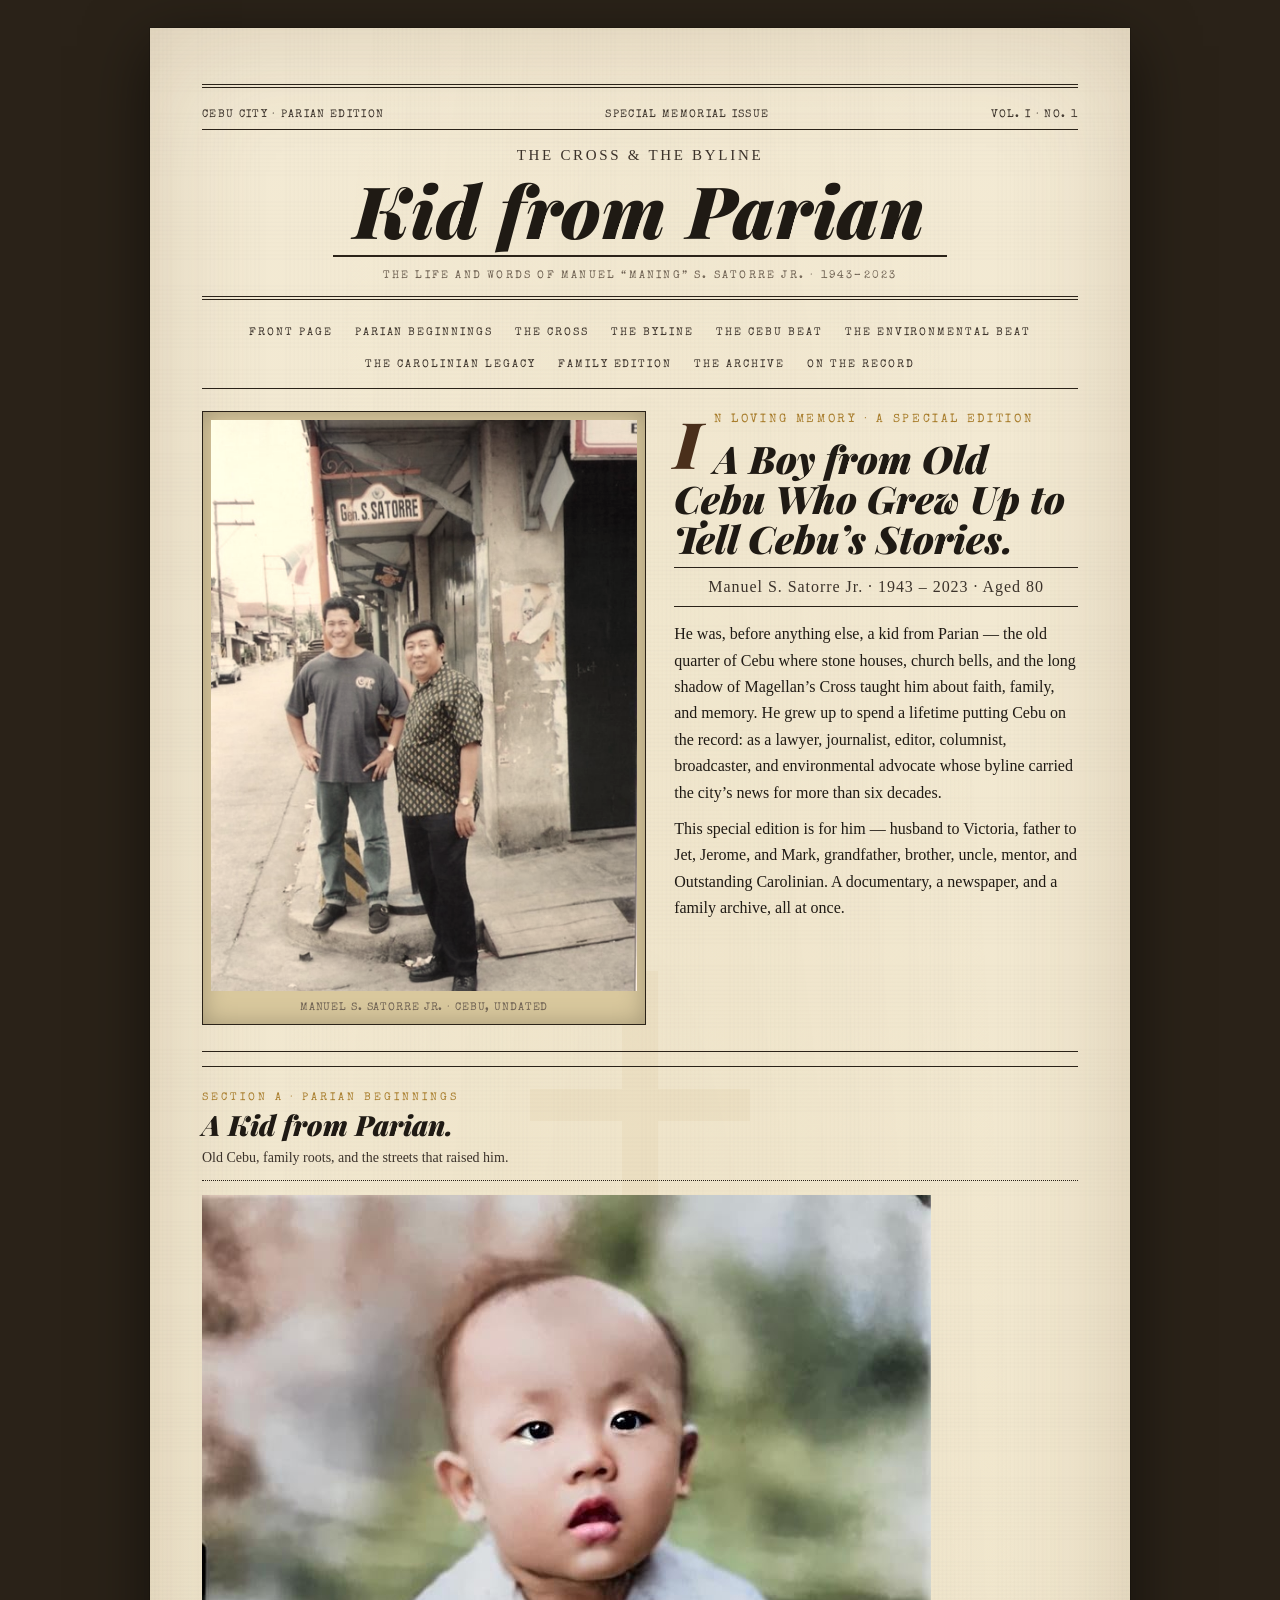
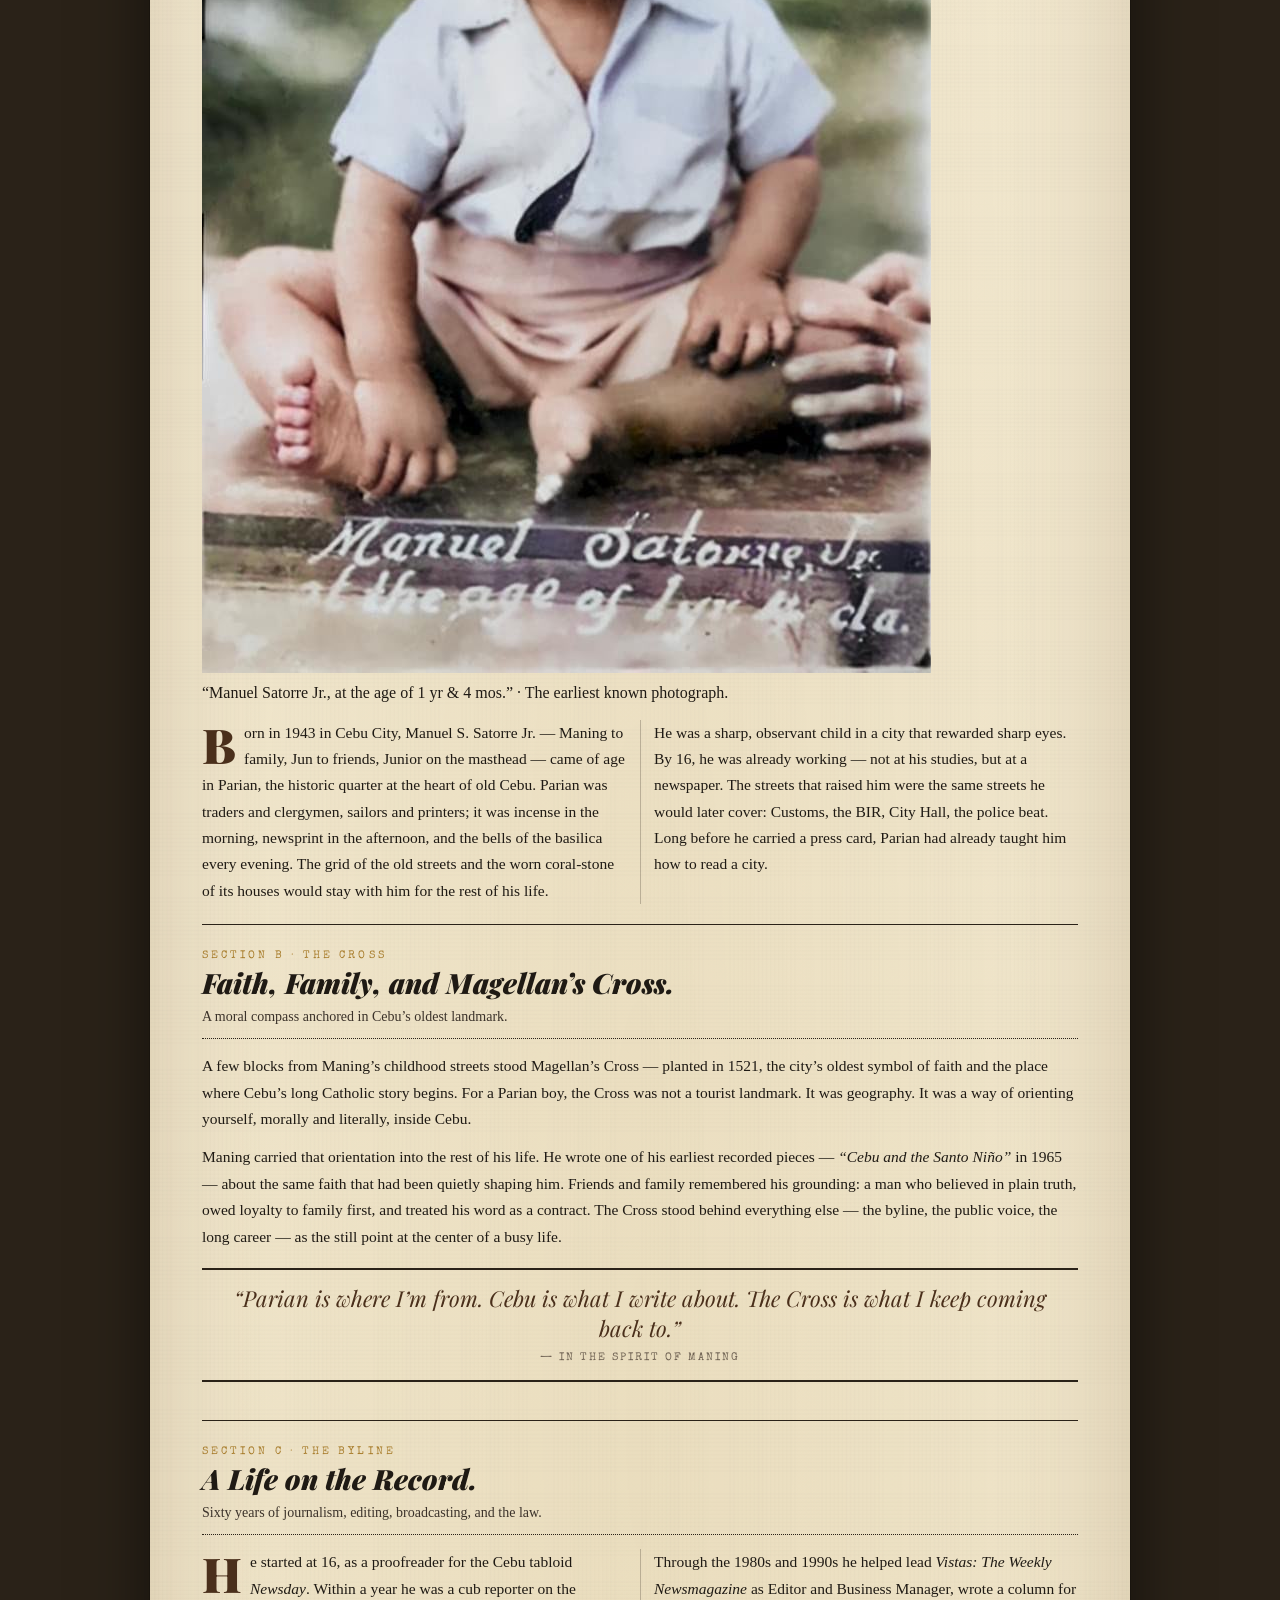
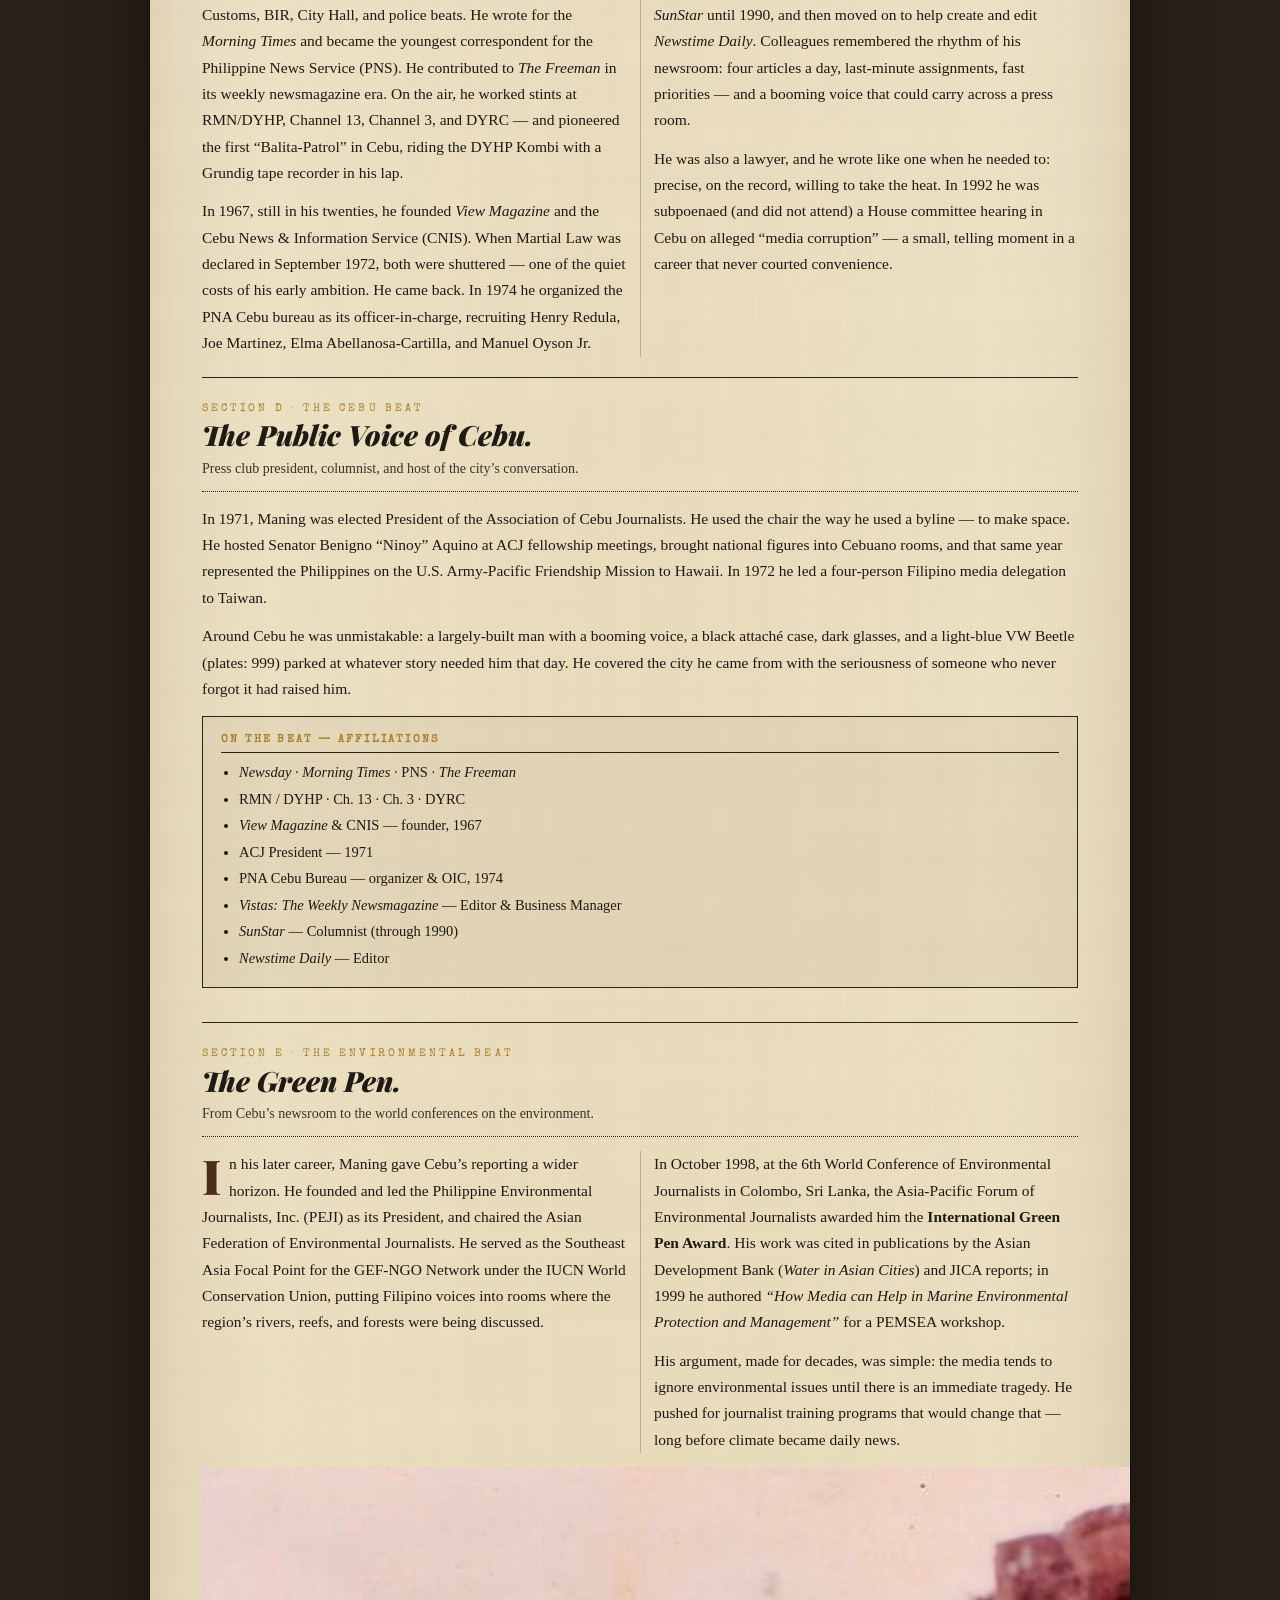
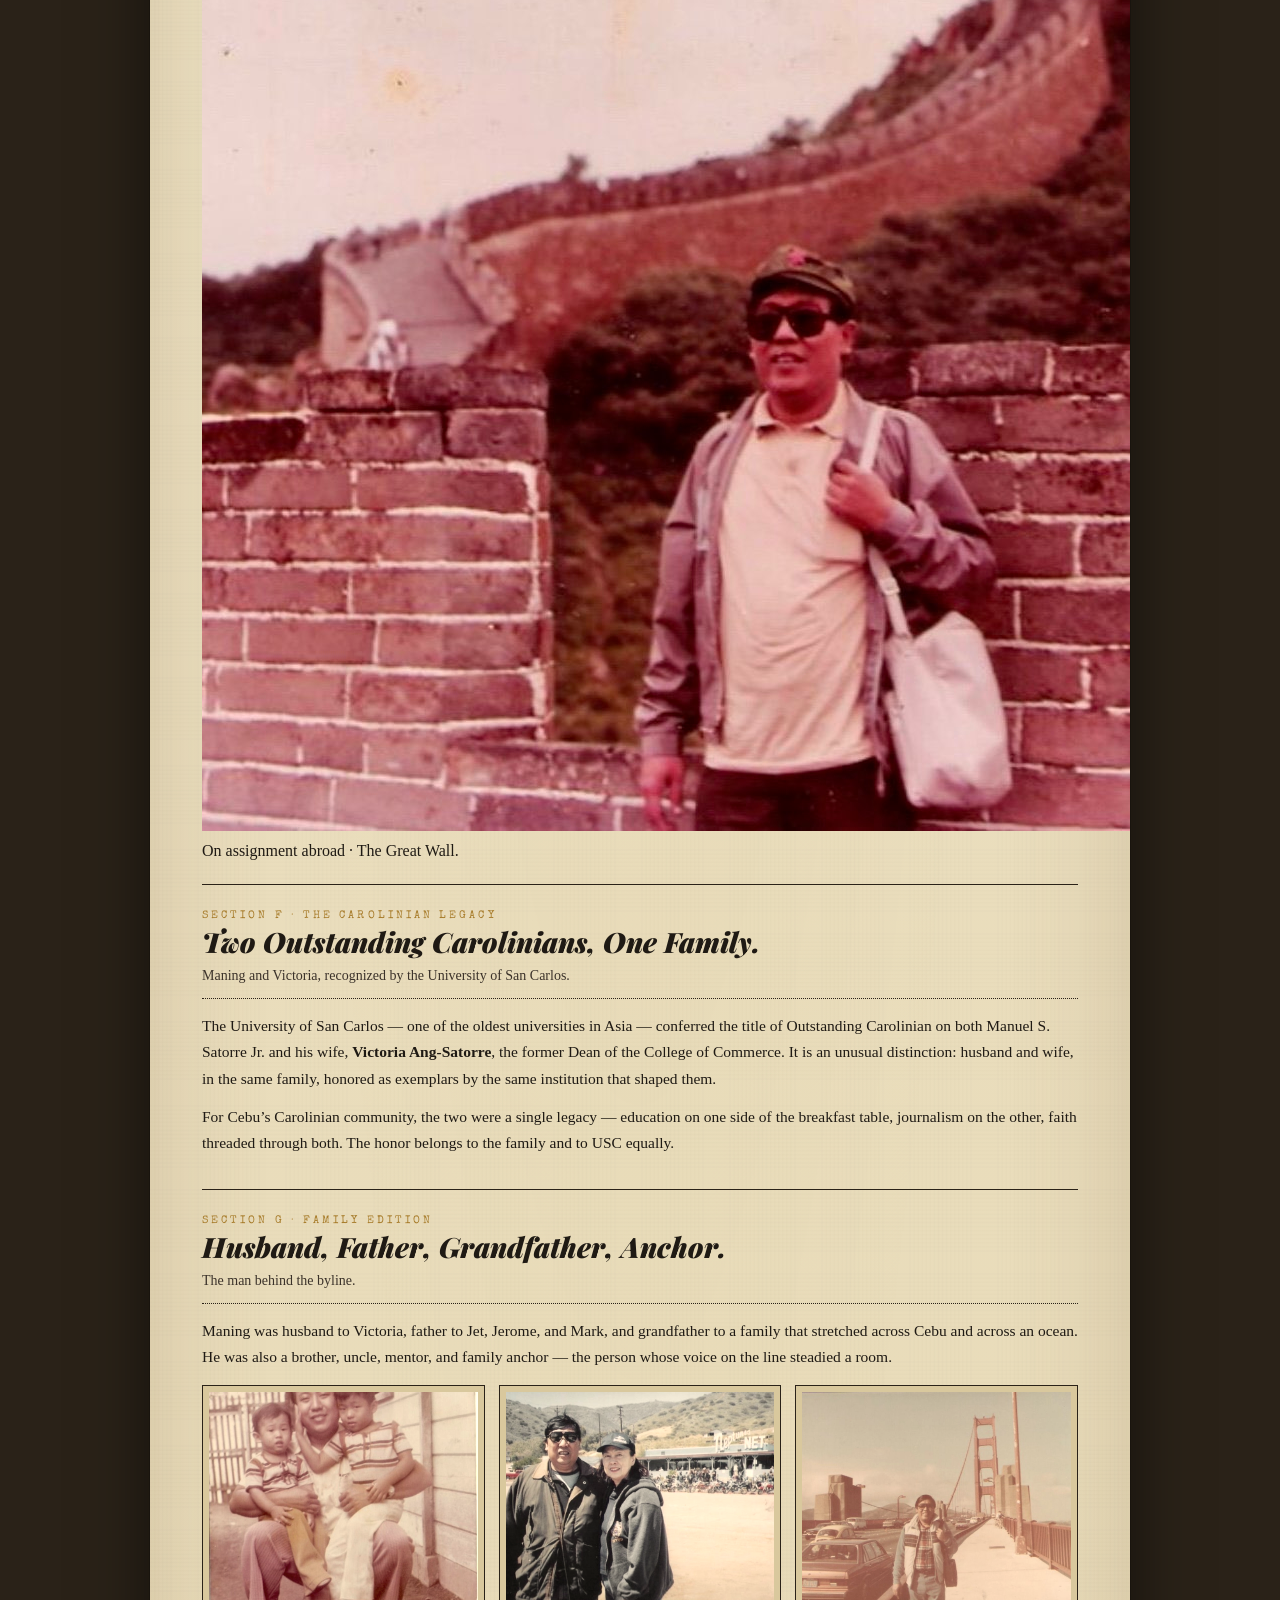
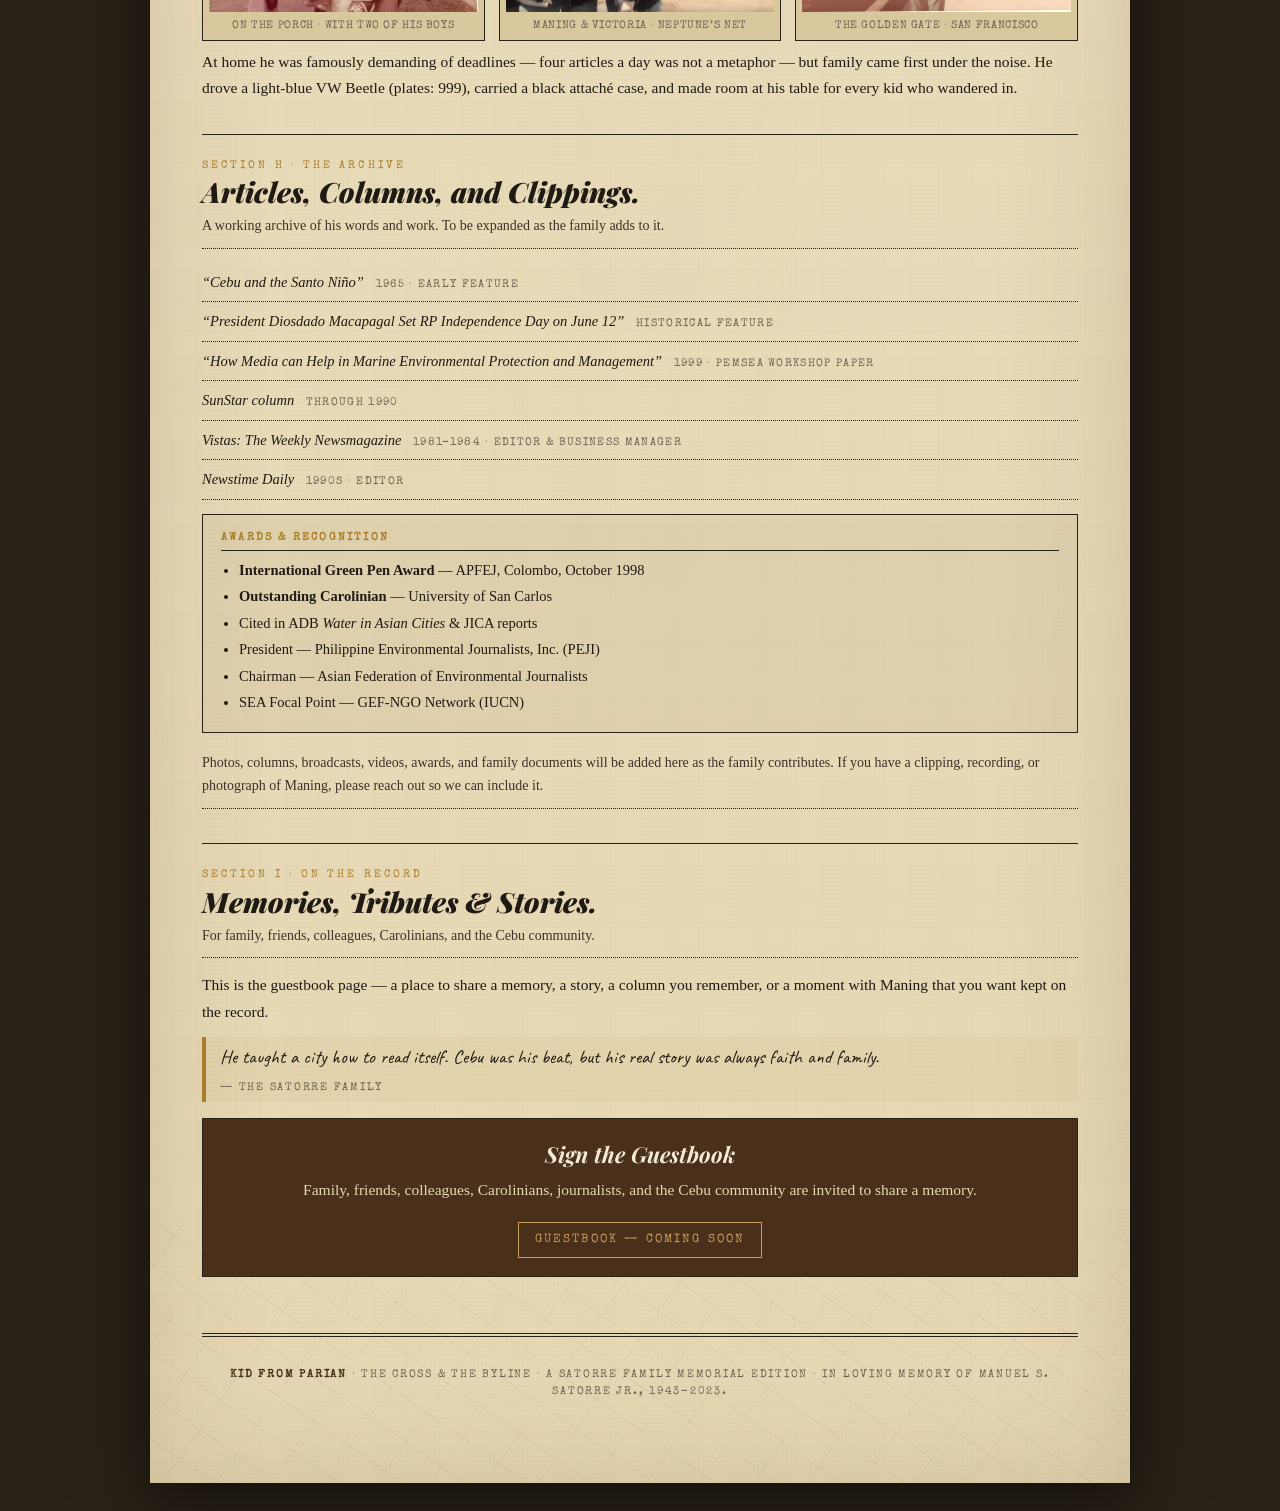
==== index.html @ be4e39db "Initial scaffold: Kid from Parian memorial site A newspaper-themed memorial for Manuel "Maning" S. S" ====
<!doctype html>
<html lang="en">
<head>
  <meta charset="utf-8" />
  <meta name="viewport" content="width=device-width, initial-scale=1" />
  <title>Kid from Parian — The Life and Words of Manuel "Maning" S. Satorre Jr.</title>
  <meta name="description" content="Kid from Parian — a newspaper-style memorial for Manuel 'Maning' S. Satorre Jr. (1943–2023): Cebuano lawyer, journalist, editor, columnist, broadcaster, environmental advocate, husband, father, grandfather, and Outstanding Carolinian." />
  <meta property="og:title" content="Kid from Parian — Remembering Maning Satorre Jr." />
  <meta property="og:description" content="A newspaper-style memorial and living family archive for Manuel 'Maning' S. Satorre Jr." />
  <meta property="og:type" content="article" />
  <meta property="og:url" content="https://maning.satorre.us/" />
  <link rel="preconnect" href="https://fonts.googleapis.com">
  <link rel="preconnect" href="https://fonts.gstatic.com" crossorigin>
  <link href="https://fonts.googleapis.com/css2?family=Playfair+Display:ital,wght@0,400;0,700;0,900;1,400;1,700;1,900&family=Old+Standard+TT:ital,wght@0,400;0,700;1,400&family=Special+Elite&family=Caveat:wght@400;700&display=swap" rel="stylesheet">
  <link rel="stylesheet" href="styles.css" />
</head>
<body>
  <main class="page" role="main">

    <!-- ============================================================
         MASTHEAD — newspaper nameplate
         ============================================================ -->
    <header class="masthead" aria-label="Memorial masthead">
      <div class="dateline-bar">
        <span>Cebu City &middot; Parian Edition</span>
        <span>Special Memorial Issue</span>
        <span>Vol. I &middot; No. 1</span>
      </div>
      <p class="subtitle">The Cross &amp; the Byline</p>
      <h1 class="nameplate">Kid from Parian</h1>
      <div class="nameplate-rule" aria-hidden="true"></div>
      <p class="edition">The Life and Words of Manuel &ldquo;Maning&rdquo; S. Satorre Jr.  &middot;  1943&ndash;2023</p>
    </header>

    <!-- ============================================================
         SECTION INDEX
         ============================================================ -->
    <nav class="section-index" aria-label="Section index">
      <a href="#front-page">Front Page</a>
      <a href="#parian">Parian Beginnings</a>
      <a href="#the-cross">The Cross</a>
      <a href="#the-byline">The Byline</a>
      <a href="#cebu-beat">The Cebu Beat</a>
      <a href="#environmental-beat">The Environmental Beat</a>
      <a href="#carolinian">The Carolinian Legacy</a>
      <a href="#family-edition">Family Edition</a>
      <a href="#archive">The Archive</a>
      <a href="#on-the-record">On the Record</a>
    </nav>

    <!-- ============================================================
         FRONT PAGE
         ============================================================ -->
    <section id="front-page" class="front-page" aria-labelledby="frontpage-headline">
      <figure class="hero-photo">
        <img src="assets/maning-satorre-street-corner-with-son.jpg"
             alt="Manuel 'Maning' S. Satorre Jr. at a Cebu street corner with one of his sons" />
        <figcaption>Manuel S. Satorre Jr. &middot; Cebu, undated</figcaption>
      </figure>
      <div class="lead">
        <p class="kicker">In Loving Memory &middot; A Special Edition</p>
        <h2 id="frontpage-headline">A Boy from Old Cebu Who Grew Up to Tell Cebu&rsquo;s Stories.</h2>
        <p class="dates">Manuel S. Satorre Jr. &middot; 1943 &ndash; 2023 &middot; Aged 80</p>
        <p>
          He was, before anything else, a kid from Parian &mdash; the old quarter of Cebu where stone houses,
          church bells, and the long shadow of Magellan&rsquo;s Cross taught him about faith, family, and
          memory. He grew up to spend a lifetime putting Cebu on the record: as a lawyer, journalist,
          editor, columnist, broadcaster, and environmental advocate whose byline carried the city&rsquo;s
          news for more than six decades.
        </p>
        <p>
          This special edition is for him &mdash; husband to Victoria, father to Jet, Jerome, and Mark,
          grandfather, brother, uncle, mentor, and Outstanding Carolinian. A documentary, a newspaper,
          and a family archive, all at once.
        </p>
      </div>
    </section>

    <!-- ============================================================
         PARIAN BEGINNINGS
         ============================================================ -->
    <section id="parian" class="article two-col" aria-labelledby="parian-h">
      <p class="section-eyebrow">Section A &middot; Parian Beginnings</p>
      <h3 id="parian-h">A Kid from Parian.</h3>
      <p class="deck">Old Cebu, family roots, and the streets that raised him.</p>

      <figure class="hero-photo" style="margin:0 0 14px;">
        <img src="assets/maning-baby-portrait-1yr-4mos.jpg"
             alt="Hand-tinted studio portrait of Manuel Satorre Jr. as a toddler, captioned: 'Manuel Satorre Jr., at the age of 1 yr & 4 mos.'" />
        <figcaption>&ldquo;Manuel Satorre Jr., at the age of 1 yr &amp; 4 mos.&rdquo; &middot; The earliest known photograph.</figcaption>
      </figure>

      <div class="body">
        <p>
          Born in 1943 in Cebu City, Manuel S. Satorre Jr. &mdash; Maning to family, Jun to friends,
          Junior on the masthead &mdash; came of age in Parian, the historic quarter at the heart of old Cebu.
          Parian was traders and clergymen, sailors and printers; it was incense in the morning,
          newsprint in the afternoon, and the bells of the basilica every evening. The grid of the
          old streets and the worn coral-stone of its houses would stay with him for the rest of his life.
        </p>
        <p>
          He was a sharp, observant child in a city that rewarded sharp eyes. By 16, he was already
          working &mdash; not at his studies, but at a newspaper. The streets that raised him were the
          same streets he would later cover: Customs, the BIR, City Hall, the police beat. Long before
          he carried a press card, Parian had already taught him how to read a city.
        </p>
      </div>
    </section>

    <!-- ============================================================
         THE CROSS
         ============================================================ -->
    <section id="the-cross" class="article" aria-labelledby="cross-h">
      <p class="section-eyebrow">Section B &middot; The Cross</p>
      <h3 id="cross-h">Faith, Family, and Magellan&rsquo;s Cross.</h3>
      <p class="deck">A moral compass anchored in Cebu&rsquo;s oldest landmark.</p>

      <p>
        A few blocks from Maning&rsquo;s childhood streets stood Magellan&rsquo;s Cross &mdash; planted in
        1521, the city&rsquo;s oldest symbol of faith and the place where Cebu&rsquo;s long Catholic story
        begins. For a Parian boy, the Cross was not a tourist landmark. It was geography. It was a way
        of orienting yourself, morally and literally, inside Cebu.
      </p>

      <p>
        Maning carried that orientation into the rest of his life. He wrote one of his earliest
        recorded pieces &mdash; <em>&ldquo;Cebu and the Santo Ni&ntilde;o&rdquo;</em> in 1965 &mdash;
        about the same faith that had been quietly shaping him. Friends and family remembered his
        grounding: a man who believed in plain truth, owed loyalty to family first, and treated his
        word as a contract. The Cross stood behind everything else &mdash; the byline, the public voice,
        the long career &mdash; as the still point at the center of a busy life.
      </p>

      <div class="pullquote">
        &ldquo;Parian is where I&rsquo;m from. Cebu is what I write about. The Cross is what I keep coming back to.&rdquo;
        <cite>&mdash; In the spirit of Maning</cite>
      </div>
    </section>

    <!-- ============================================================
         THE BYLINE
         ============================================================ -->
    <section id="the-byline" class="article two-col" aria-labelledby="byline-h">
      <p class="section-eyebrow">Section C &middot; The Byline</p>
      <h3 id="byline-h">A Life on the Record.</h3>
      <p class="deck">Sixty years of journalism, editing, broadcasting, and the law.</p>

      <div class="body">
        <p>
          He started at 16, as a proofreader for the Cebu tabloid <em>Newsday</em>. Within a year he was
          a cub reporter on the Customs, BIR, City Hall, and police beats. He wrote for the <em>Morning Times</em>
          and became the youngest correspondent for the Philippine News Service (PNS). He contributed
          to <em>The Freeman</em> in its weekly newsmagazine era. On the air, he worked stints at RMN/DYHP,
          Channel 13, Channel 3, and DYRC &mdash; and pioneered the first &ldquo;Balita-Patrol&rdquo; in
          Cebu, riding the DYHP Kombi with a Grundig tape recorder in his lap.
        </p>
        <p>
          In 1967, still in his twenties, he founded <em>View Magazine</em> and the Cebu News &amp;
          Information Service (CNIS). When Martial Law was declared in September 1972, both were
          shuttered &mdash; one of the quiet costs of his early ambition. He came back. In 1974 he
          organized the PNA Cebu bureau as its officer-in-charge, recruiting Henry Redula, Joe Martinez,
          Elma Abellanosa-Cartilla, and Manuel Oyson Jr.
        </p>
        <p>
          Through the 1980s and 1990s he helped lead <em>Vistas: The Weekly Newsmagazine</em> as Editor
          and Business Manager, wrote a column for <em>SunStar</em> until 1990, and then moved on to help
          create and edit <em>Newstime Daily</em>. Colleagues remembered the rhythm of his newsroom: four
          articles a day, last-minute assignments, fast priorities &mdash; and a booming voice that could
          carry across a press room.
        </p>
        <p>
          He was also a lawyer, and he wrote like one when he needed to: precise, on the record, willing
          to take the heat. In 1992 he was subpoenaed (and did not attend) a House committee hearing in
          Cebu on alleged &ldquo;media corruption&rdquo; &mdash; a small, telling moment in a career that
          never courted convenience.
        </p>
      </div>
    </section>

    <!-- ============================================================
         THE CEBU BEAT
         ============================================================ -->
    <section id="cebu-beat" class="article" aria-labelledby="cebu-h">
      <p class="section-eyebrow">Section D &middot; The Cebu Beat</p>
      <h3 id="cebu-h">The Public Voice of Cebu.</h3>
      <p class="deck">Press club president, columnist, and host of the city&rsquo;s conversation.</p>

      <p>
        In 1971, Maning was elected President of the Association of Cebu Journalists. He used the chair
        the way he used a byline &mdash; to make space. He hosted Senator Benigno &ldquo;Ninoy&rdquo;
        Aquino at ACJ fellowship meetings, brought national figures into Cebuano rooms, and that same
        year represented the Philippines on the U.S. Army-Pacific Friendship Mission to Hawaii. In 1972
        he led a four-person Filipino media delegation to Taiwan.
      </p>
      <p>
        Around Cebu he was unmistakable: a largely-built man with a booming voice, a black
        attach&eacute; case, dark glasses, and a light-blue VW Beetle (plates: 999) parked at whatever
        story needed him that day. He covered the city he came from with the seriousness of someone
        who never forgot it had raised him.
      </p>

      <div class="factbox">
        <h4>On the Beat — Affiliations</h4>
        <ul>
          <li><em>Newsday</em> &middot; <em>Morning Times</em> &middot; PNS &middot; <em>The Freeman</em></li>
          <li>RMN / DYHP &middot; Ch. 13 &middot; Ch. 3 &middot; DYRC</li>
          <li><em>View Magazine</em> &amp; CNIS &mdash; founder, 1967</li>
          <li>ACJ President &mdash; 1971</li>
          <li>PNA Cebu Bureau &mdash; organizer &amp; OIC, 1974</li>
          <li><em>Vistas: The Weekly Newsmagazine</em> &mdash; Editor &amp; Business Manager</li>
          <li><em>SunStar</em> &mdash; Columnist (through 1990)</li>
          <li><em>Newstime Daily</em> &mdash; Editor</li>
        </ul>
      </div>
    </section>

    <!-- ============================================================
         THE ENVIRONMENTAL BEAT
         ============================================================ -->
    <section id="environmental-beat" class="article two-col" aria-labelledby="env-h">
      <p class="section-eyebrow">Section E &middot; The Environmental Beat</p>
      <h3 id="env-h">The Green Pen.</h3>
      <p class="deck">From Cebu&rsquo;s newsroom to the world conferences on the environment.</p>

      <div class="body">
        <p>
          In his later career, Maning gave Cebu&rsquo;s reporting a wider horizon. He founded and led
          the Philippine Environmental Journalists, Inc. (PEJI) as its President, and chaired the Asian
          Federation of Environmental Journalists. He served as the Southeast Asia Focal Point for the
          GEF-NGO Network under the IUCN World Conservation Union, putting Filipino voices into rooms
          where the region&rsquo;s rivers, reefs, and forests were being discussed.
        </p>
        <p>
          In October 1998, at the 6th World Conference of Environmental Journalists in Colombo, Sri Lanka,
          the Asia-Pacific Forum of Environmental Journalists awarded him the <strong>International Green Pen
          Award</strong>. His work was cited in publications by the Asian Development Bank
          (<em>Water in Asian Cities</em>) and JICA reports; in 1999 he authored
          <em>&ldquo;How Media can Help in Marine Environmental Protection and Management&rdquo;</em>
          for a PEMSEA workshop.
        </p>
        <p>
          His argument, made for decades, was simple: the media tends to ignore environmental issues
          until there is an immediate tragedy. He pushed for journalist training programs that would
          change that &mdash; long before climate became daily news.
        </p>
      </div>

      <figure class="hero-photo" style="margin:14px 0 0;">
        <img src="assets/maning-great-wall-china.jpg"
             alt="Maning at the Great Wall of China wearing a red-star cap, dark sunglasses, and shoulder bag" />
        <figcaption>On assignment abroad &middot; The Great Wall.</figcaption>
      </figure>
    </section>

    <!-- ============================================================
         THE CAROLINIAN LEGACY
         ============================================================ -->
    <section id="carolinian" class="article" aria-labelledby="usc-h">
      <p class="section-eyebrow">Section F &middot; The Carolinian Legacy</p>
      <h3 id="usc-h">Two Outstanding Carolinians, One Family.</h3>
      <p class="deck">Maning and Victoria, recognized by the University of San Carlos.</p>

      <p>
        The University of San Carlos &mdash; one of the oldest universities in Asia &mdash; conferred
        the title of Outstanding Carolinian on both Manuel S. Satorre Jr. and his wife,
        <strong>Victoria Ang-Satorre</strong>, the former Dean of the College of Commerce. It is an
        unusual distinction: husband and wife, in the same family, honored as exemplars by the same
        institution that shaped them.
      </p>
      <p>
        For Cebu&rsquo;s Carolinian community, the two were a single legacy &mdash; education on one
        side of the breakfast table, journalism on the other, faith threaded through both. The honor
        belongs to the family and to USC equally.
      </p>
    </section>

    <!-- ============================================================
         FAMILY EDITION
         ============================================================ -->
    <section id="family-edition" class="article" aria-labelledby="family-h">
      <p class="section-eyebrow">Section G &middot; Family Edition</p>
      <h3 id="family-h">Husband, Father, Grandfather, Anchor.</h3>
      <p class="deck">The man behind the byline.</p>

      <p>
        Maning was husband to Victoria, father to Jet, Jerome, and Mark, and grandfather to a family
        that stretched across Cebu and across an ocean. He was also a brother, uncle, mentor, and
        family anchor &mdash; the person whose voice on the line steadied a room.
      </p>

      <div class="photo-strip">
        <figure>
          <img src="assets/maning-with-two-sons-porch.jpg" alt="Maning seated on a porch holding two of his young sons" />
          <figcaption>On the porch &middot; With two of his boys</figcaption>
        </figure>
        <figure>
          <img src="assets/maning-and-victoria-neptunes-net.jpg" alt="Maning and Victoria together at Neptune's Net" />
          <figcaption>Maning &amp; Victoria &middot; Neptune&rsquo;s Net</figcaption>
        </figure>
        <figure>
          <img src="assets/maning-golden-gate-bridge.jpg" alt="Maning on the Golden Gate Bridge in San Francisco" />
          <figcaption>The Golden Gate &middot; San Francisco</figcaption>
        </figure>
      </div>

      <p>
        At home he was famously demanding of deadlines &mdash; four articles a day was not a metaphor
        &mdash; but family came first under the noise. He drove a light-blue VW Beetle (plates: 999),
        carried a black attach&eacute; case, and made room at his table for every kid who wandered in.
      </p>
    </section>

    <!-- ============================================================
         THE ARCHIVE
         ============================================================ -->
    <section id="archive" class="article" aria-labelledby="archive-h">
      <p class="section-eyebrow">Section H &middot; The Archive</p>
      <h3 id="archive-h">Articles, Columns, and Clippings.</h3>
      <p class="deck">A working archive of his words and work. To be expanded as the family adds to it.</p>

      <ul class="clippings">
        <li>
          <span class="clip-title">&ldquo;Cebu and the Santo Ni&ntilde;o&rdquo;</span>
          <span class="clip-meta">1965 &middot; Early feature</span>
        </li>
        <li>
          <span class="clip-title">&ldquo;President Diosdado Macapagal Set RP Independence Day on June 12&rdquo;</span>
          <span class="clip-meta">Historical feature</span>
        </li>
        <li>
          <span class="clip-title">&ldquo;How Media can Help in Marine Environmental Protection and Management&rdquo;</span>
          <span class="clip-meta">1999 &middot; PEMSEA workshop paper</span>
        </li>
        <li>
          <span class="clip-title">SunStar column</span>
          <span class="clip-meta">Through 1990</span>
        </li>
        <li>
          <span class="clip-title">Vistas: The Weekly Newsmagazine</span>
          <span class="clip-meta">1981&ndash;1984 &middot; Editor &amp; Business Manager</span>
        </li>
        <li>
          <span class="clip-title">Newstime Daily</span>
          <span class="clip-meta">1990s &middot; Editor</span>
        </li>
      </ul>

      <div class="factbox">
        <h4>Awards &amp; Recognition</h4>
        <ul>
          <li><strong>International Green Pen Award</strong> &mdash; APFEJ, Colombo, October 1998</li>
          <li><strong>Outstanding Carolinian</strong> &mdash; University of San Carlos</li>
          <li>Cited in ADB <em>Water in Asian Cities</em> &amp; JICA reports</li>
          <li>President &mdash; Philippine Environmental Journalists, Inc. (PEJI)</li>
          <li>Chairman &mdash; Asian Federation of Environmental Journalists</li>
          <li>SEA Focal Point &mdash; GEF-NGO Network (IUCN)</li>
        </ul>
      </div>

      <p class="deck" style="margin-top:18px;">
        Photos, columns, broadcasts, videos, awards, and family documents will be added here as the
        family contributes. If you have a clipping, recording, or photograph of Maning, please reach
        out so we can include it.
      </p>
    </section>

    <!-- ============================================================
         ON THE RECORD — guestbook
         ============================================================ -->
    <section id="on-the-record" class="article" aria-labelledby="record-h">
      <p class="section-eyebrow">Section I &middot; On the Record</p>
      <h3 id="record-h">Memories, Tributes &amp; Stories.</h3>
      <p class="deck">For family, friends, colleagues, Carolinians, and the Cebu community.</p>

      <p>
        This is the guestbook page &mdash; a place to share a memory, a story, a column you remember,
        or a moment with Maning that you want kept on the record.
      </p>

      <!-- Sample / opening tribute. Real entries will be added via the guestbook system. -->
      <blockquote class="guestbook-entry">
        He taught a city how to read itself. Cebu was his beat, but his real story
        was always faith and family.
        <span class="attribution">&mdash; The Satorre Family</span>
      </blockquote>

      <div class="guestbook-cta">
        <h4>Sign the Guestbook</h4>
        <p>Family, friends, colleagues, Carolinians, journalists, and the Cebu community are invited to share a memory.</p>
        <a href="#" aria-disabled="true">Guestbook &mdash; Coming Soon</a>
      </div>
    </section>

    <!-- ============================================================
         COLOPHON
         ============================================================ -->
    <footer class="colophon">
      <p>
        <strong>Kid from Parian</strong> &middot; The Cross &amp; the Byline &middot;
        A Satorre Family Memorial Edition &middot; In loving memory of Manuel S. Satorre Jr., 1943&ndash;2023.
      </p>
    </footer>

  </main>
</body>
</html>
---- styles.css ----
/* ============================================================
   Kid from Parian — The Life and Words of Manuel "Maning" S. Satorre Jr.
   A memorial in the shape of a newspaper special edition.
   ============================================================ */

:root {
  /* Palette — parchment, sepia, Cebu stone, dark wood, muted gold, soft blue */
  --paper:        #f3ead4;   /* warm parchment */
  --paper-edge:   #e6d8b3;   /* aged edge */
  --paper-dark:   #d9c89d;   /* deeper crease */
  --ink:          #1f1a14;   /* near-black newsprint ink */
  --ink-soft:     #3b322a;   /* secondary text */
  --ink-faint:    #6f6253;   /* captions, dates */
  --rule:         #2a2218;   /* black rules between columns */
  --stone:        #8a7456;   /* Cebu coral-stone brown */
  --wood:         #4a2f1b;   /* dark wood / pew brown */
  --gold:         #a87d2c;   /* muted gold leaf */
  --gold-soft:    #c6a05a;
  --blue:         #2f4a63;   /* soft Cebu sea-blue */
  --blue-soft:    #6f8aa3;
  --sepia-1:      #6a4a2c;
  --sepia-2:      #3a2616;

  --serif:    "Playfair Display", "Bodoni 72", "Times New Roman", Georgia, serif;
  --slab:     "Old Standard TT", "Cambria", Georgia, serif;
  --type:     "Special Elite", "Courier Prime", "Courier New", ui-monospace, monospace;
  --hand:     "Caveat", "Homemade Apple", "Bradley Hand", cursive;
}

* { box-sizing: border-box; }

html, body {
  margin: 0; padding: 0;
  background: #2a2218;
  color: var(--ink);
  font-family: var(--slab);
  line-height: 1.55;
  -webkit-font-smoothing: antialiased;
}

/* ----- The newspaper sheet ----- */
.page {
  max-width: 980px;
  margin: 28px auto;
  padding: 56px 52px 72px;
  background:
    /* faint cross watermark — a tall Latin cross center-screen */
    radial-gradient(ellipse at 50% 38%, rgba(168, 125, 44, 0.06), transparent 60%),
    /* parchment grain */
    repeating-linear-gradient(0deg, rgba(0,0,0,0.012) 0 1px, transparent 1px 4px),
    repeating-linear-gradient(90deg, rgba(0,0,0,0.012) 0 1px, transparent 1px 4px),
    /* warm parchment base */
    linear-gradient(180deg, var(--paper) 0%, var(--paper-edge) 100%);
  box-shadow:
    0 0 0 1px rgba(0,0,0,0.15),
    0 18px 60px rgba(0,0,0,0.55),
    inset 0 0 120px rgba(106, 74, 44, 0.18);
  position: relative;
  overflow: hidden;
}

/* Subtle cross watermark behind everything */
.page::before {
  content: "";
  position: absolute;
  top: 12%; left: 50%;
  transform: translateX(-50%);
  width: 220px; height: 360px;
  background:
    linear-gradient(var(--gold), var(--gold)) center / 36px 100% no-repeat,
    linear-gradient(var(--gold), var(--gold)) center 36% / 100% 32px no-repeat;
  opacity: 0.05;
  pointer-events: none;
  z-index: 0;
}

/* Faint Parian street-grid underlay near the footer */
.page::after {
  content: "";
  position: absolute;
  bottom: 0; left: 0; right: 0;
  height: 260px;
  background:
    repeating-linear-gradient( 35deg, rgba(74,47,27,0.10) 0 1px, transparent 1px 36px),
    repeating-linear-gradient(-55deg, rgba(74,47,27,0.08) 0 1px, transparent 1px 44px);
  opacity: 0.55;
  pointer-events: none;
  z-index: 0;
}

.page > * { position: relative; z-index: 1; }

/* ============================================================
   MASTHEAD — newspaper nameplate
   ============================================================ */
.masthead {
  text-align: center;
  border-top: 4px double var(--rule);
  border-bottom: 4px double var(--rule);
  padding: 18px 0 12px;
  margin-bottom: 14px;
}

.masthead .dateline-bar {
  display: flex;
  justify-content: space-between;
  font-family: var(--type);
  font-size: 11px;
  letter-spacing: 0.12em;
  text-transform: uppercase;
  color: var(--ink-soft);
  border-bottom: 1px solid var(--rule);
  padding-bottom: 6px;
  margin-bottom: 14px;
}

.masthead h1.nameplate {
  font-family: var(--serif);
  font-weight: 900;
  font-size: clamp(40px, 6vw, 72px);
  letter-spacing: 0.01em;
  line-height: 1;
  color: var(--ink);
  margin: 6px 0 4px;
  text-transform: none;
  font-style: italic;
}

.masthead .nameplate-rule {
  height: 2px;
  background: var(--rule);
  margin: 10px auto;
  width: 70%;
}

.masthead .subtitle {
  font-family: var(--slab);
  font-size: 15px;
  letter-spacing: 0.18em;
  text-transform: uppercase;
  color: var(--ink-soft);
  margin: 6px 0 2px;
}

.masthead .edition {
  font-family: var(--type);
  font-size: 11px;
  letter-spacing: 0.2em;
  text-transform: uppercase;
  color: var(--ink-faint);
  margin: 4px 0 0;
}

/* ============================================================
   FRONT PAGE — hero
   ============================================================ */
.front-page {
  margin: 22px 0 14px;
  display: grid;
  grid-template-columns: 1.1fr 1fr;
  gap: 28px;
  align-items: stretch;
  border-bottom: 1px solid var(--rule);
  padding-bottom: 26px;
}

.front-page .hero-photo {
  margin: 0;
  border: 1px solid var(--rule);
  padding: 8px;
  background: var(--paper-dark);
  box-shadow: inset 0 0 24px rgba(0,0,0,0.25);
}
.front-page .hero-photo img {
  display: block;
  width: 100%;
  height: auto;
  filter: sepia(0.35) contrast(1.02) saturate(0.9);
}
.front-page .hero-photo figcaption {
  font-family: var(--type);
  font-size: 11px;
  letter-spacing: 0.08em;
  text-transform: uppercase;
  color: var(--ink-faint);
  text-align: center;
  margin-top: 8px;
}

.front-page .lead h2 {
  font-family: var(--serif);
  font-weight: 900;
  font-style: italic;
  font-size: 38px;
  line-height: 1.05;
  margin: 0 0 8px;
}
.front-page .lead .kicker {
  font-family: var(--type);
  font-size: 12px;
  letter-spacing: 0.22em;
  text-transform: uppercase;
  color: var(--gold);
  margin: 0 0 8px;
}
.front-page .lead .dates {
  font-family: var(--slab);
  font-size: 16px;
  letter-spacing: 0.06em;
  color: var(--ink-soft);
  margin: 0 0 14px;
  border-top: 1px solid var(--rule);
  border-bottom: 1px solid var(--rule);
  padding: 6px 0;
  text-align: center;
}
.front-page .lead p {
  font-size: 16px;
  line-height: 1.65;
  margin: 0 0 10px;
}
.front-page .lead p:first-of-type::first-letter {
  font-family: var(--serif);
  font-weight: 900;
  font-style: italic;
  float: left;
  font-size: 64px;
  line-height: 52px;
  padding: 6px 10px 0 0;
  color: var(--wood);
}

/* ============================================================
   SECTION ARTICLES
   ============================================================ */
section.article {
  border-top: 1px solid var(--rule);
  padding: 22px 0 8px;
  margin-top: 12px;
}

section.article > .section-eyebrow {
  font-family: var(--type);
  font-size: 11px;
  letter-spacing: 0.28em;
  text-transform: uppercase;
  color: var(--gold);
  margin-bottom: 2px;
}

section.article > h3 {
  font-family: var(--serif);
  font-weight: 900;
  font-style: italic;
  font-size: 28px;
  line-height: 1.1;
  margin: 0 0 6px;
  color: var(--ink);
}

section.article > .deck {
  font-family: var(--slab);
  font-size: 14px;
  color: var(--ink-soft);
  margin: 0 0 14px;
  border-bottom: 1px dotted var(--rule);
  padding-bottom: 10px;
}

section.article p {
  font-size: 15.5px;
  line-height: 1.7;
  margin: 0 0 12px;
}

/* Two-column body for long articles */
section.article.two-col .body {
  column-count: 2;
  column-gap: 28px;
  column-rule: 1px solid rgba(42,34,24,0.25);
}
section.article.two-col .body p { break-inside: avoid; }
section.article.two-col .body p:first-child::first-letter {
  font-family: var(--serif);
  font-weight: 900;
  float: left;
  font-size: 48px;
  line-height: 40px;
  padding: 4px 8px 0 0;
  color: var(--wood);
}

/* ----- Photo strip ----- */
.photo-strip {
  display: grid;
  grid-template-columns: repeat(auto-fit, minmax(180px, 1fr));
  gap: 14px;
  margin: 14px 0 8px;
}
.photo-strip figure {
  margin: 0;
  border: 1px solid var(--rule);
  padding: 6px;
  background: var(--paper-dark);
}
.photo-strip figure img {
  display: block;
  width: 100%;
  height: 220px;
  object-fit: cover;
  filter: sepia(0.28) contrast(1.02);
}
.photo-strip figcaption {
  font-family: var(--type);
  font-size: 10.5px;
  letter-spacing: 0.06em;
  text-transform: uppercase;
  color: var(--ink-faint);
  margin-top: 6px;
  text-align: center;
}

/* ----- Pull-quote ----- */
.pullquote {
  border-top: 2px solid var(--rule);
  border-bottom: 2px solid var(--rule);
  padding: 14px 18px;
  margin: 18px 0;
  font-family: var(--serif);
  font-style: italic;
  font-size: 22px;
  line-height: 1.35;
  color: var(--wood);
  text-align: center;
}
.pullquote cite {
  display: block;
  font-family: var(--type);
  font-style: normal;
  font-size: 11px;
  letter-spacing: 0.18em;
  text-transform: uppercase;
  color: var(--ink-faint);
  margin-top: 8px;
}

/* ----- Sidebar / fact box ----- */
.factbox {
  border: 1px solid var(--rule);
  background: rgba(106, 74, 44, 0.06);
  padding: 14px 18px;
  margin: 14px 0;
}
.factbox h4 {
  font-family: var(--type);
  font-size: 11px;
  letter-spacing: 0.2em;
  text-transform: uppercase;
  color: var(--gold);
  margin: 0 0 8px;
  border-bottom: 1px solid var(--rule);
  padding-bottom: 4px;
}
.factbox ul {
  margin: 0; padding-left: 18px;
  font-size: 14.5px;
}
.factbox ul li { margin-bottom: 4px; }

/* ----- Bylines / clippings list ----- */
.clippings {
  list-style: none;
  padding: 0; margin: 0;
}
.clippings li {
  border-bottom: 1px dotted var(--rule);
  padding: 8px 0;
  font-family: var(--slab);
  font-size: 14.5px;
}
.clippings li .clip-title {
  font-style: italic;
}
.clippings li .clip-meta {
  font-family: var(--type);
  font-size: 11px;
  letter-spacing: 0.12em;
  text-transform: uppercase;
  color: var(--ink-faint);
  margin-left: 8px;
}

/* ----- Guestbook / On the Record ----- */
.guestbook-entry {
  border-left: 4px solid var(--gold);
  padding: 6px 14px;
  margin: 12px 0;
  background: rgba(168, 125, 44, 0.05);
  font-family: var(--hand);
  font-size: 19px;
  line-height: 1.5;
  color: var(--ink);
}
.guestbook-entry .attribution {
  display: block;
  font-family: var(--type);
  font-size: 11px;
  letter-spacing: 0.16em;
  text-transform: uppercase;
  color: var(--ink-faint);
  margin-top: 8px;
}

.guestbook-cta {
  background: var(--wood);
  color: #f3ead4;
  padding: 18px 22px;
  border: 1px solid var(--rule);
  margin: 16px 0;
  text-align: center;
}
.guestbook-cta h4 {
  font-family: var(--serif);
  font-style: italic;
  font-size: 22px;
  margin: 0 0 6px;
  color: #f3ead4;
}
.guestbook-cta p {
  margin: 0 0 8px;
  font-family: var(--slab);
  font-size: 14px;
  color: #e6d8b3;
}
.guestbook-cta a {
  display: inline-block;
  margin-top: 6px;
  padding: 8px 16px;
  border: 1px solid var(--gold-soft);
  color: var(--gold-soft);
  text-decoration: none;
  font-family: var(--type);
  font-size: 12px;
  letter-spacing: 0.18em;
  text-transform: uppercase;
}

/* ============================================================
   COLOPHON / FOOTER
   ============================================================ */
.colophon {
  border-top: 4px double var(--rule);
  margin-top: 32px;
  padding-top: 18px;
  text-align: center;
  font-family: var(--type);
  font-size: 11px;
  letter-spacing: 0.16em;
  text-transform: uppercase;
  color: var(--ink-faint);
}
.colophon strong { color: var(--wood); }

/* ============================================================
   NAV — newspaper section index
   ============================================================ */
.section-index {
  display: flex;
  flex-wrap: wrap;
  justify-content: center;
  gap: 14px 22px;
  font-family: var(--type);
  font-size: 11px;
  letter-spacing: 0.18em;
  text-transform: uppercase;
  padding: 10px 0 14px;
  border-bottom: 1px solid var(--rule);
}
.section-index a {
  color: var(--ink-soft);
  text-decoration: none;
  border-bottom: 1px dotted transparent;
}
.section-index a:hover { color: var(--wood); border-bottom-color: var(--gold); }

/* ============================================================
   RESPONSIVE
   ============================================================ */
@media (max-width: 760px) {
  .page { padding: 36px 22px 56px; margin: 14px 8px; }
  .front-page { grid-template-columns: 1fr; }
  section.article.two-col .body { column-count: 1; }
  .masthead h1.nameplate { font-size: 42px; }
  .front-page .lead h2 { font-size: 28px; }
}
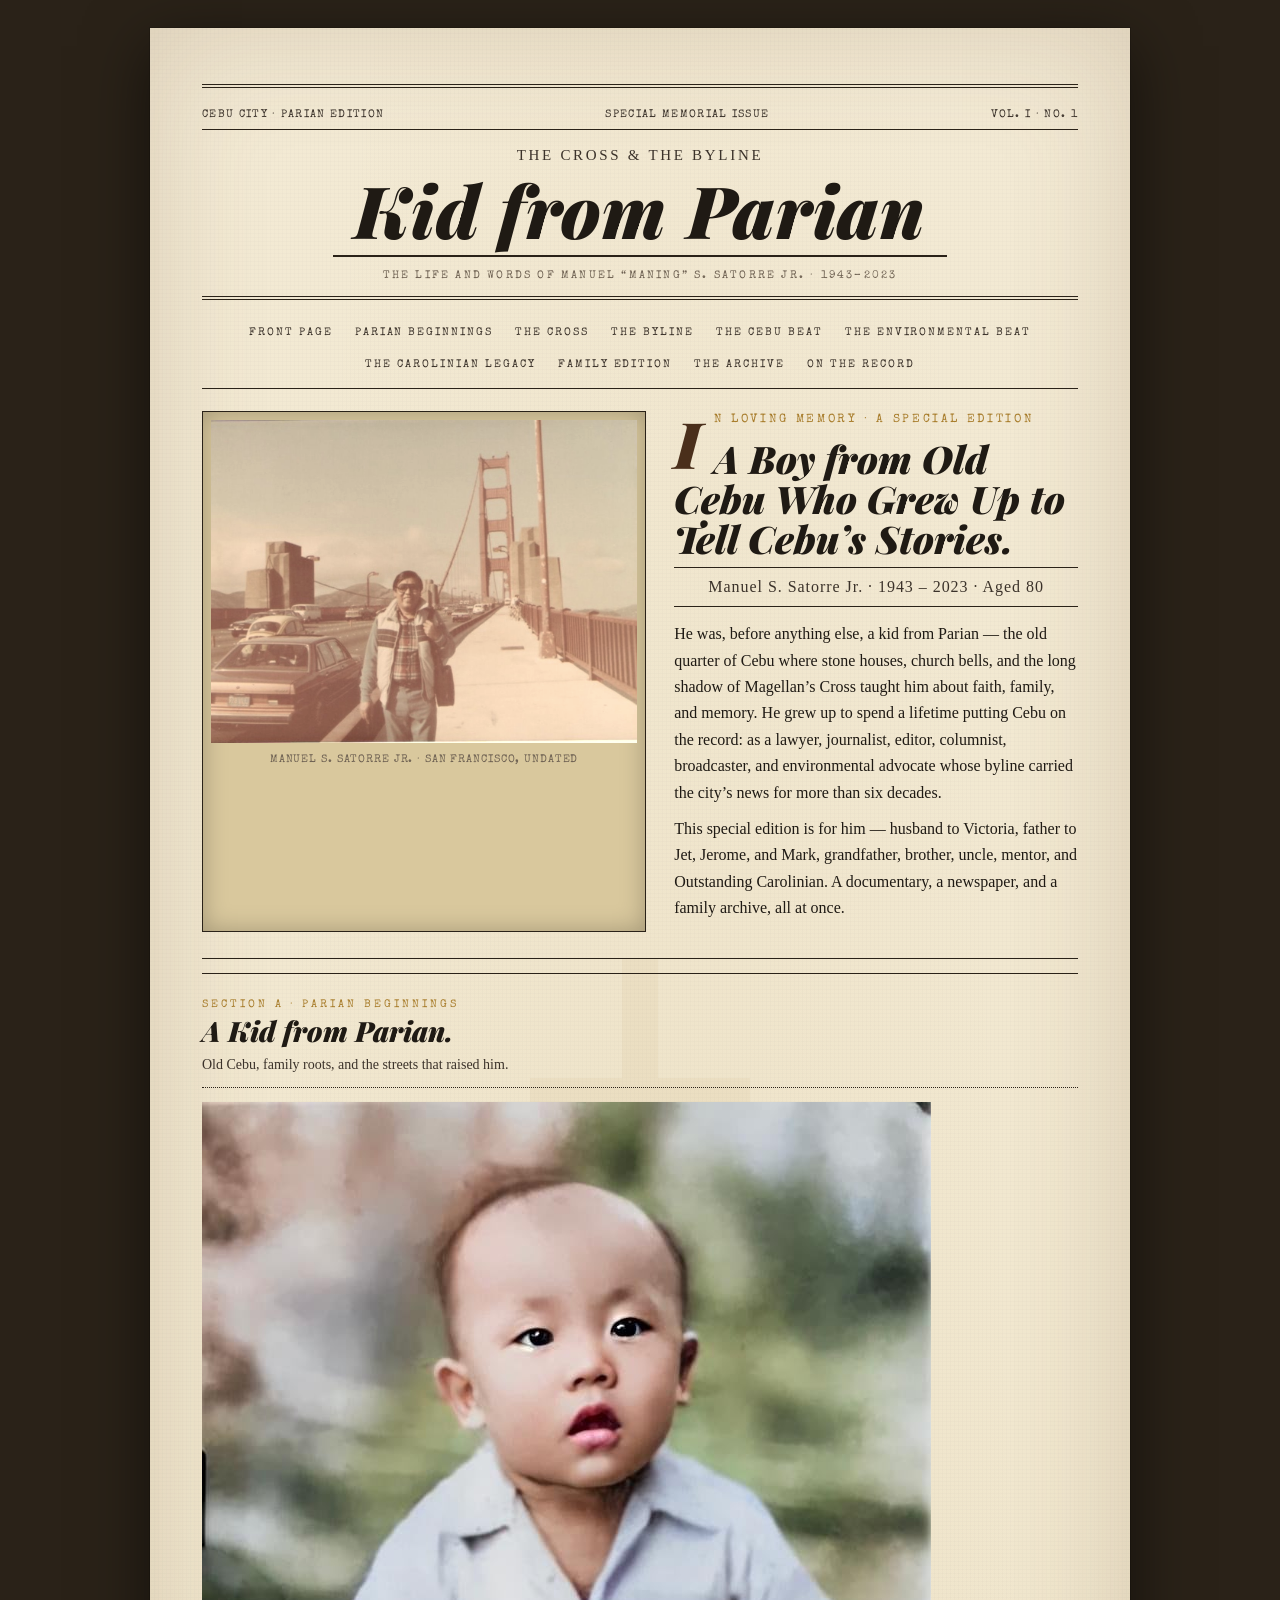
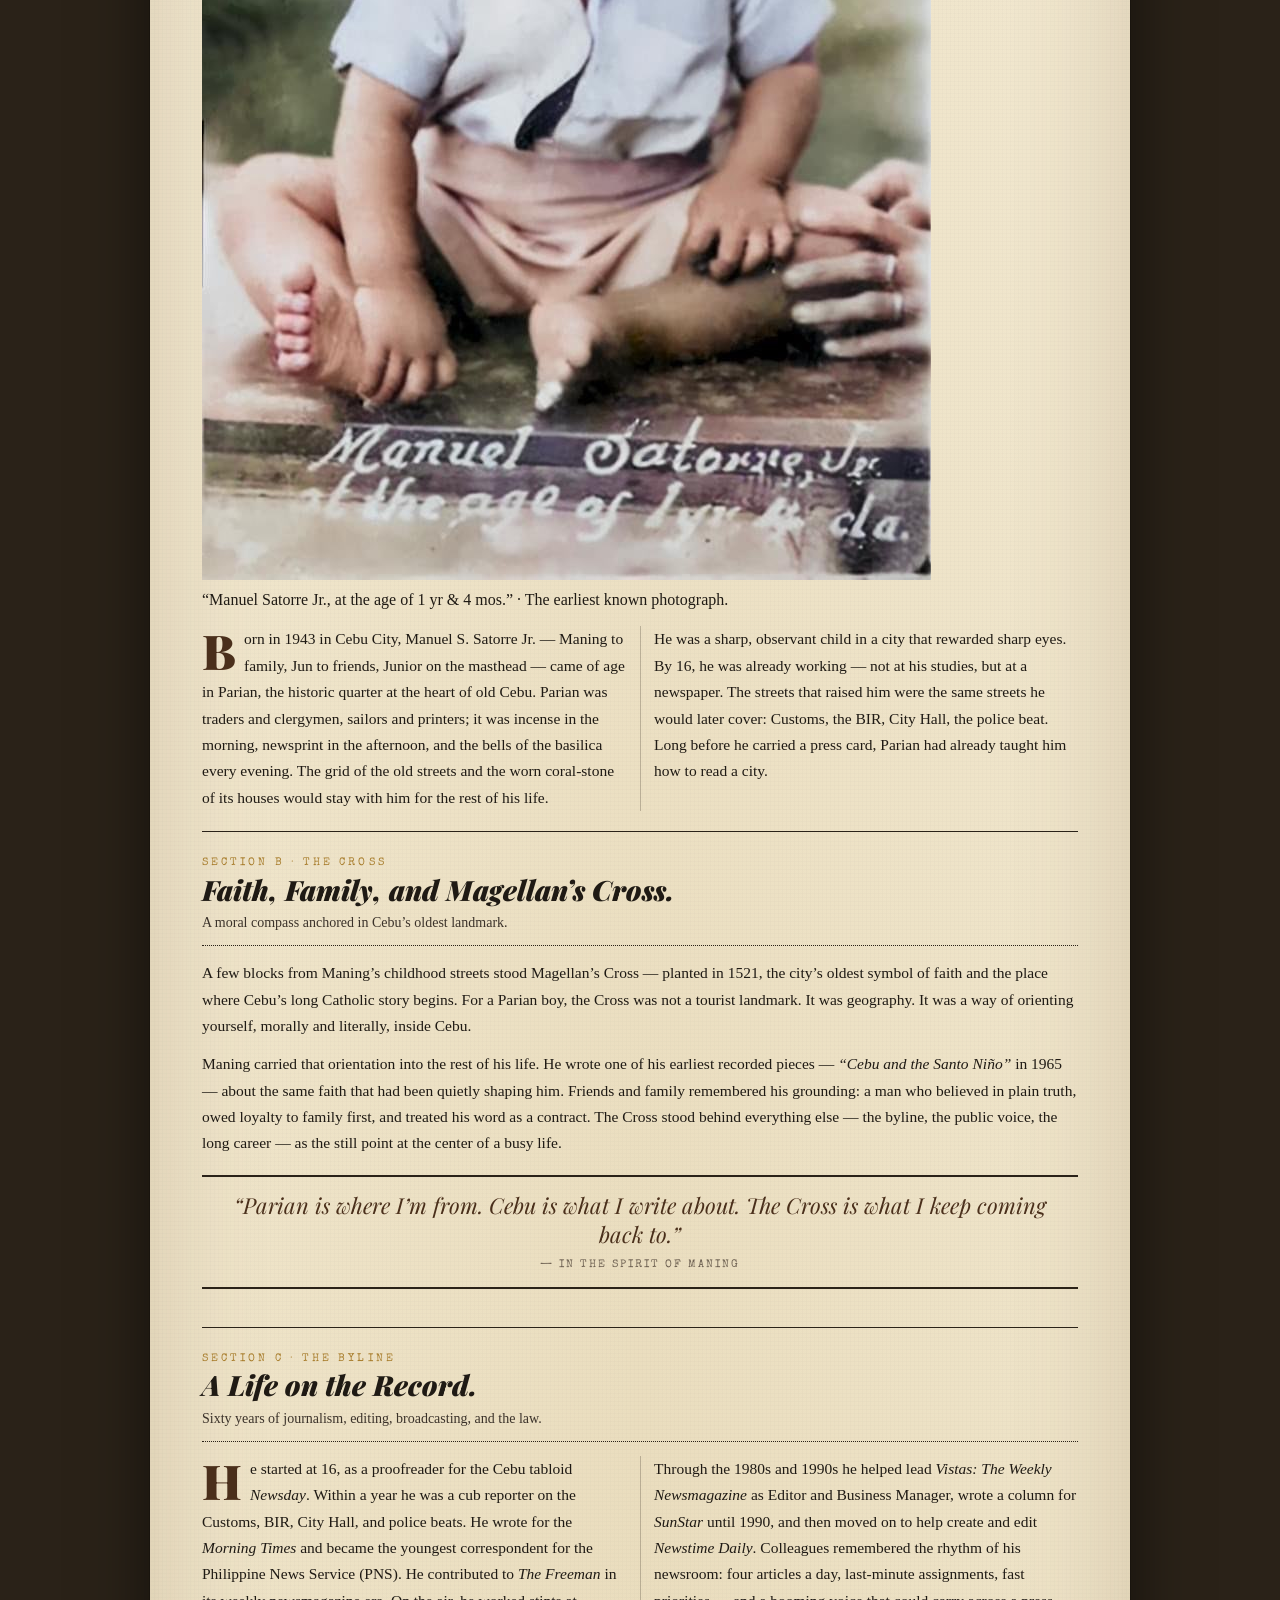
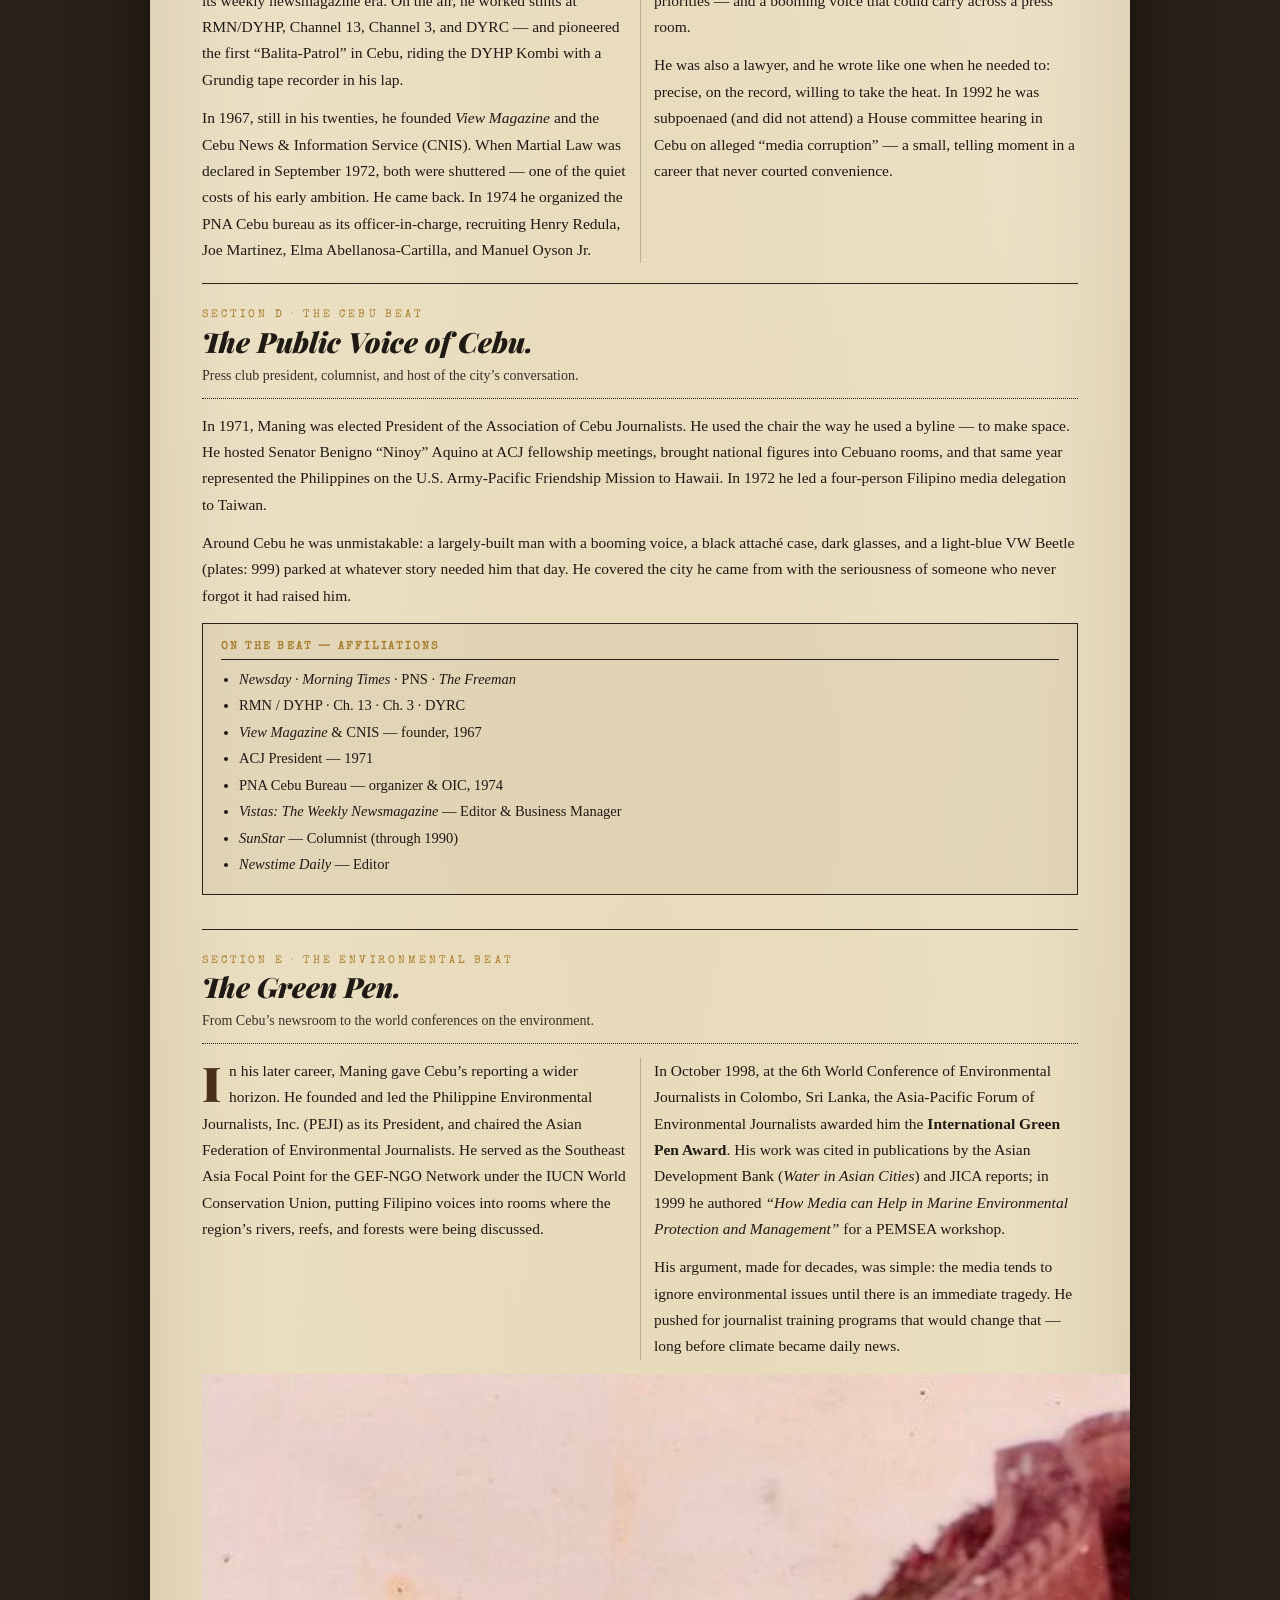
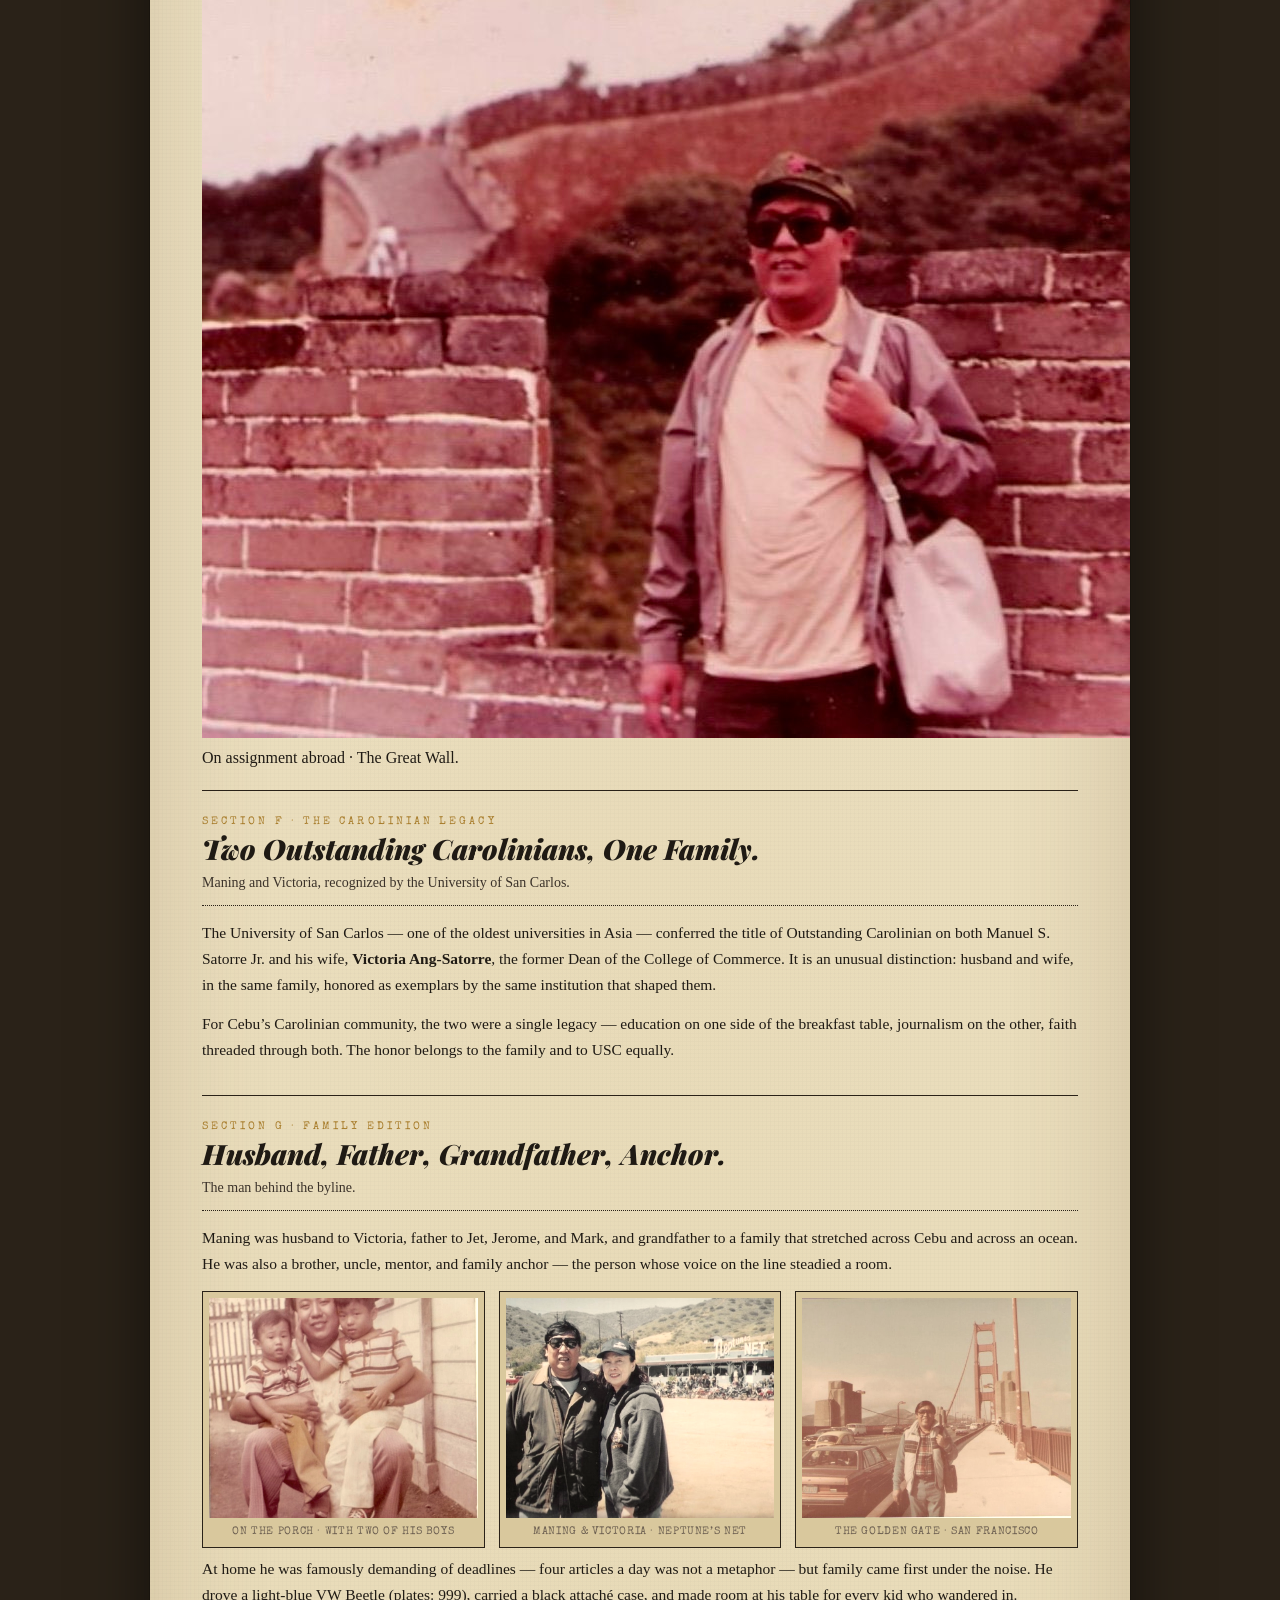
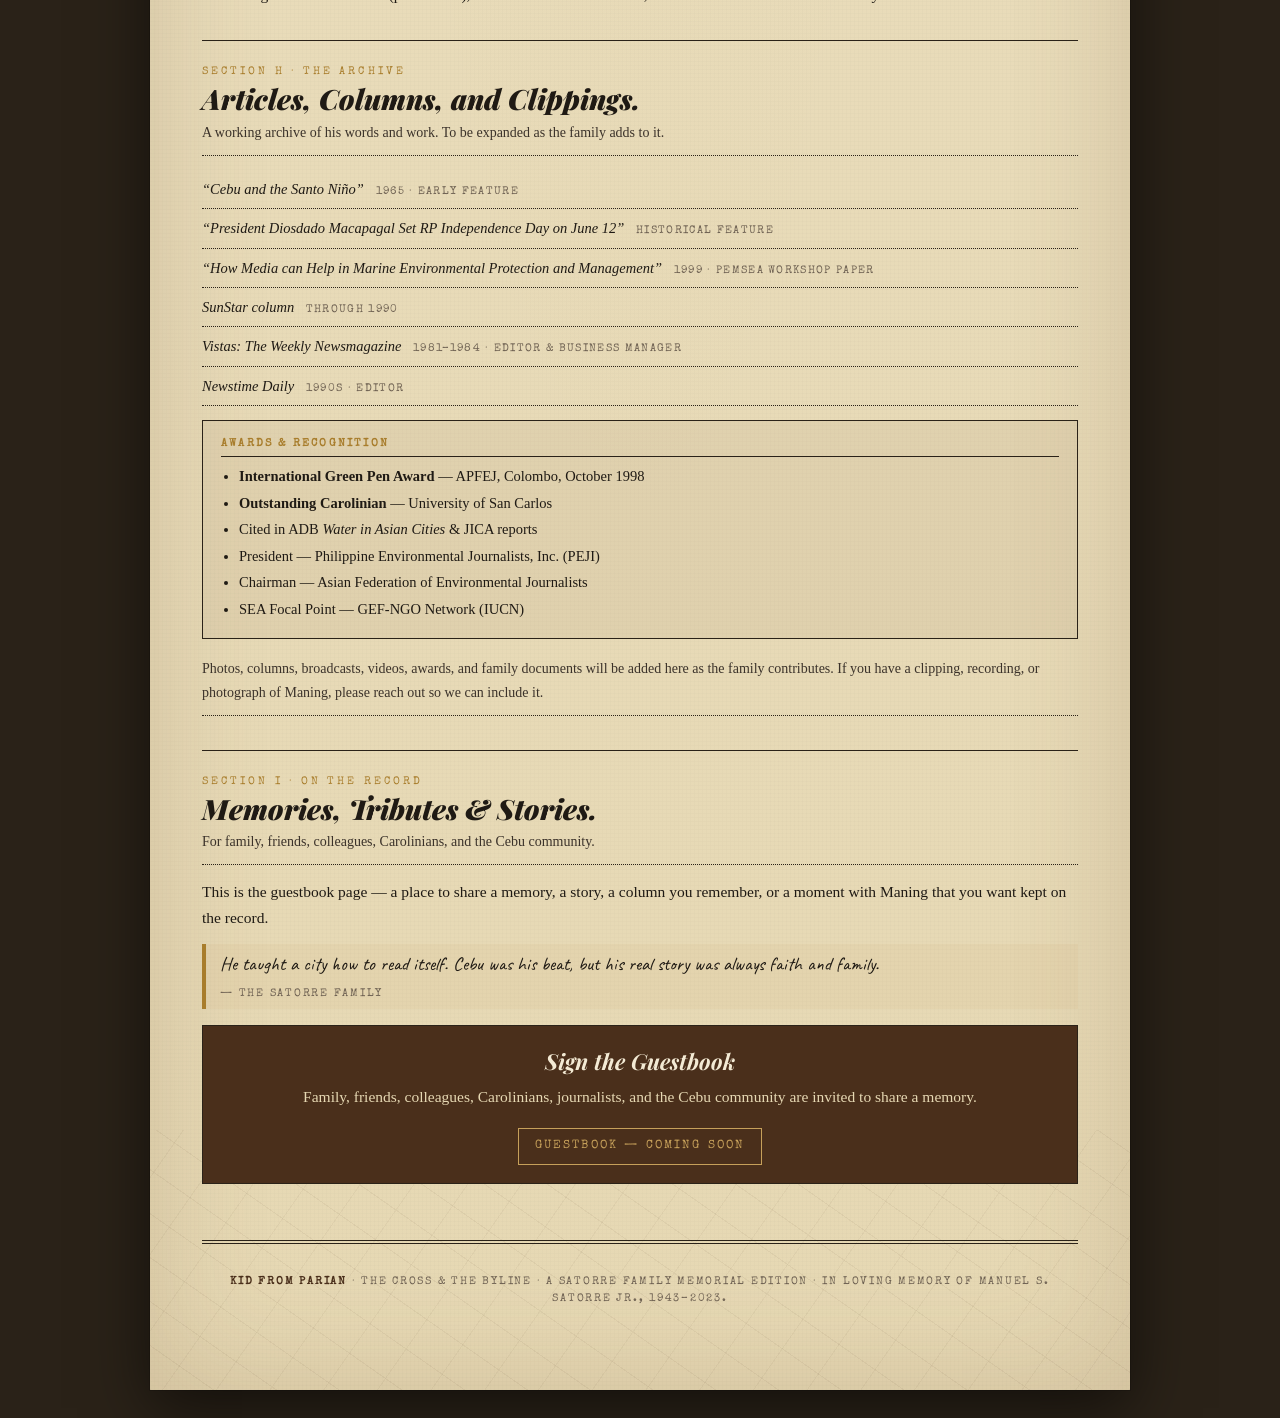
==== commit e6f1b723: "Update Maning hero portrait" ====
--- a/index.html
+++ b/index.html
@@ -53,9 +53,9 @@
          ============================================================ -->
     <section id="front-page" class="front-page" aria-labelledby="frontpage-headline">
       <figure class="hero-photo">
-        <img src="assets/maning-satorre-street-corner-with-son.jpg"
-             alt="Manuel 'Maning' S. Satorre Jr. at a Cebu street corner with one of his sons" />
-        <figcaption>Manuel S. Satorre Jr. &middot; Cebu, undated</figcaption>
+        <img src="assets/maning-golden-gate-bridge.jpg"
+             alt="Manuel 'Maning' S. Satorre Jr. standing alone on the Golden Gate Bridge in San Francisco" />
+        <figcaption>Manuel S. Satorre Jr. &middot; San Francisco, undated</figcaption>
       </figure>
       <div class="lead">
         <p class="kicker">In Loving Memory &middot; A Special Edition</p>
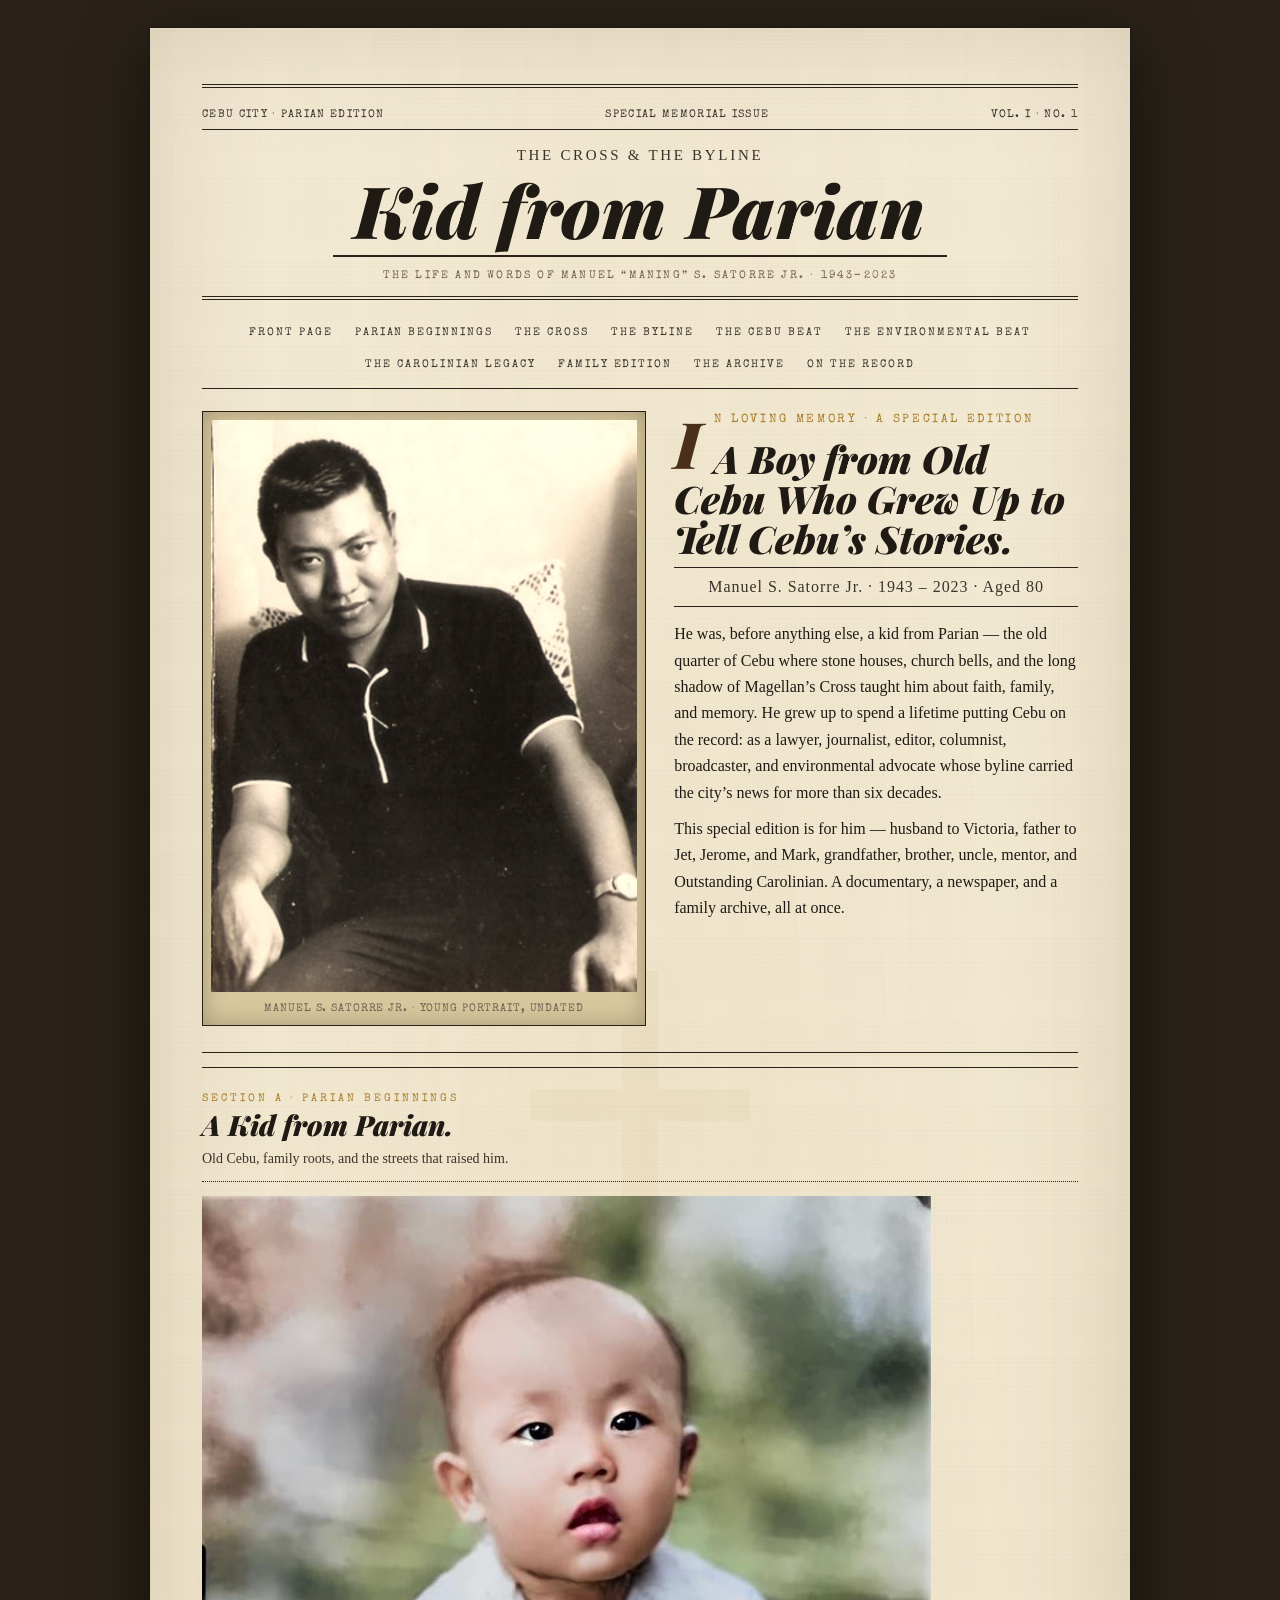
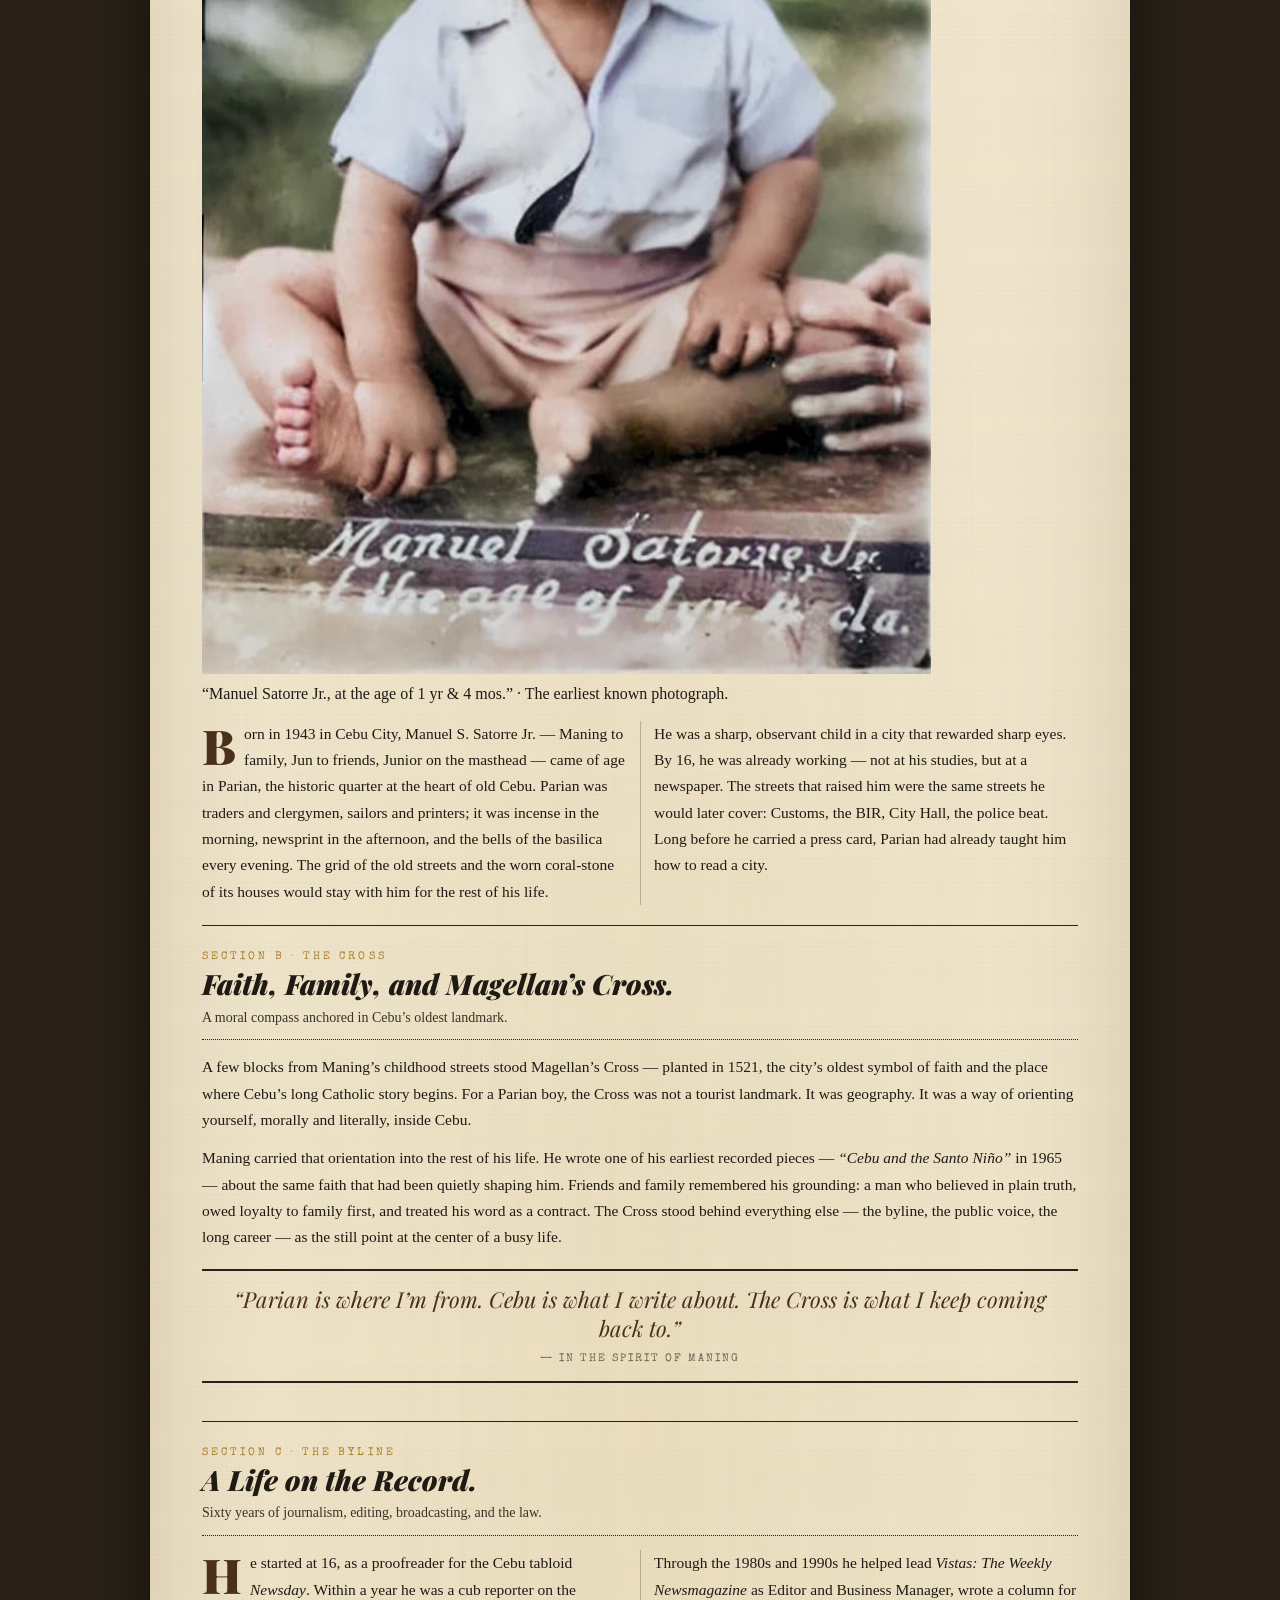
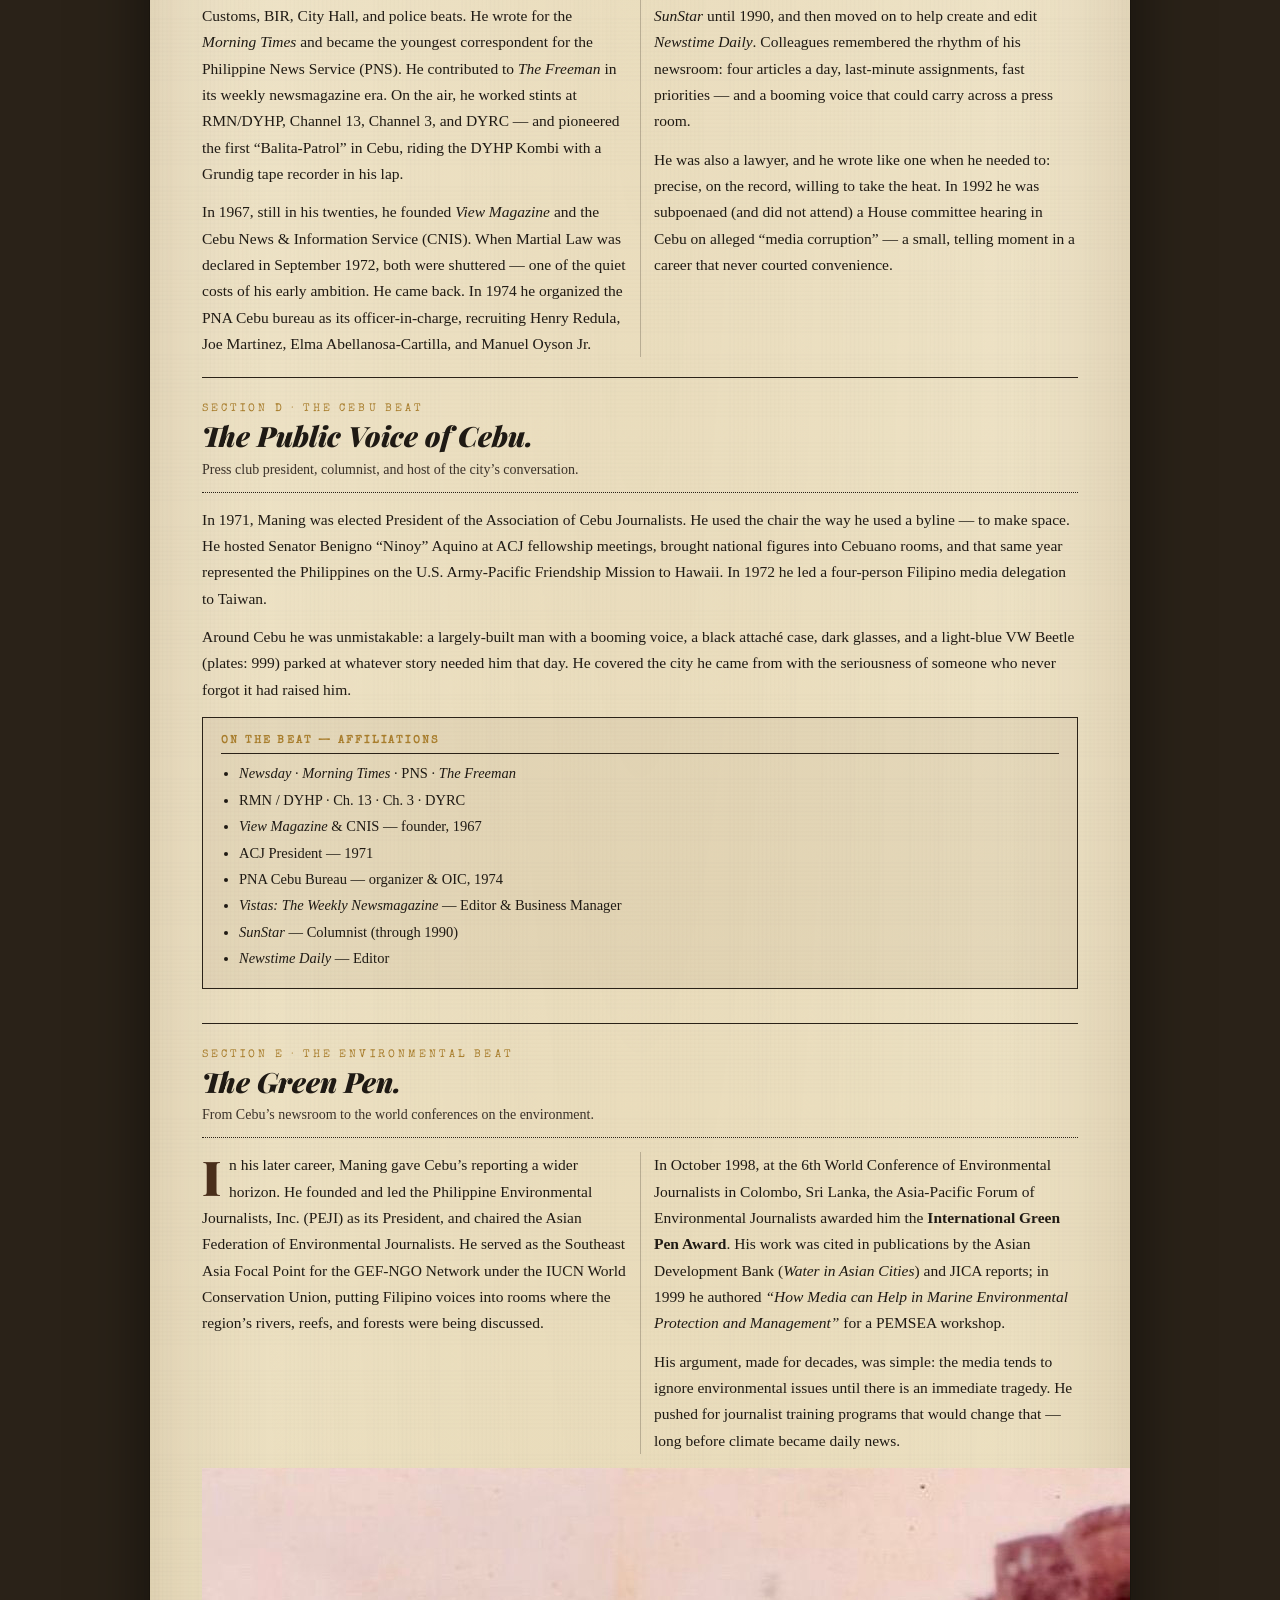
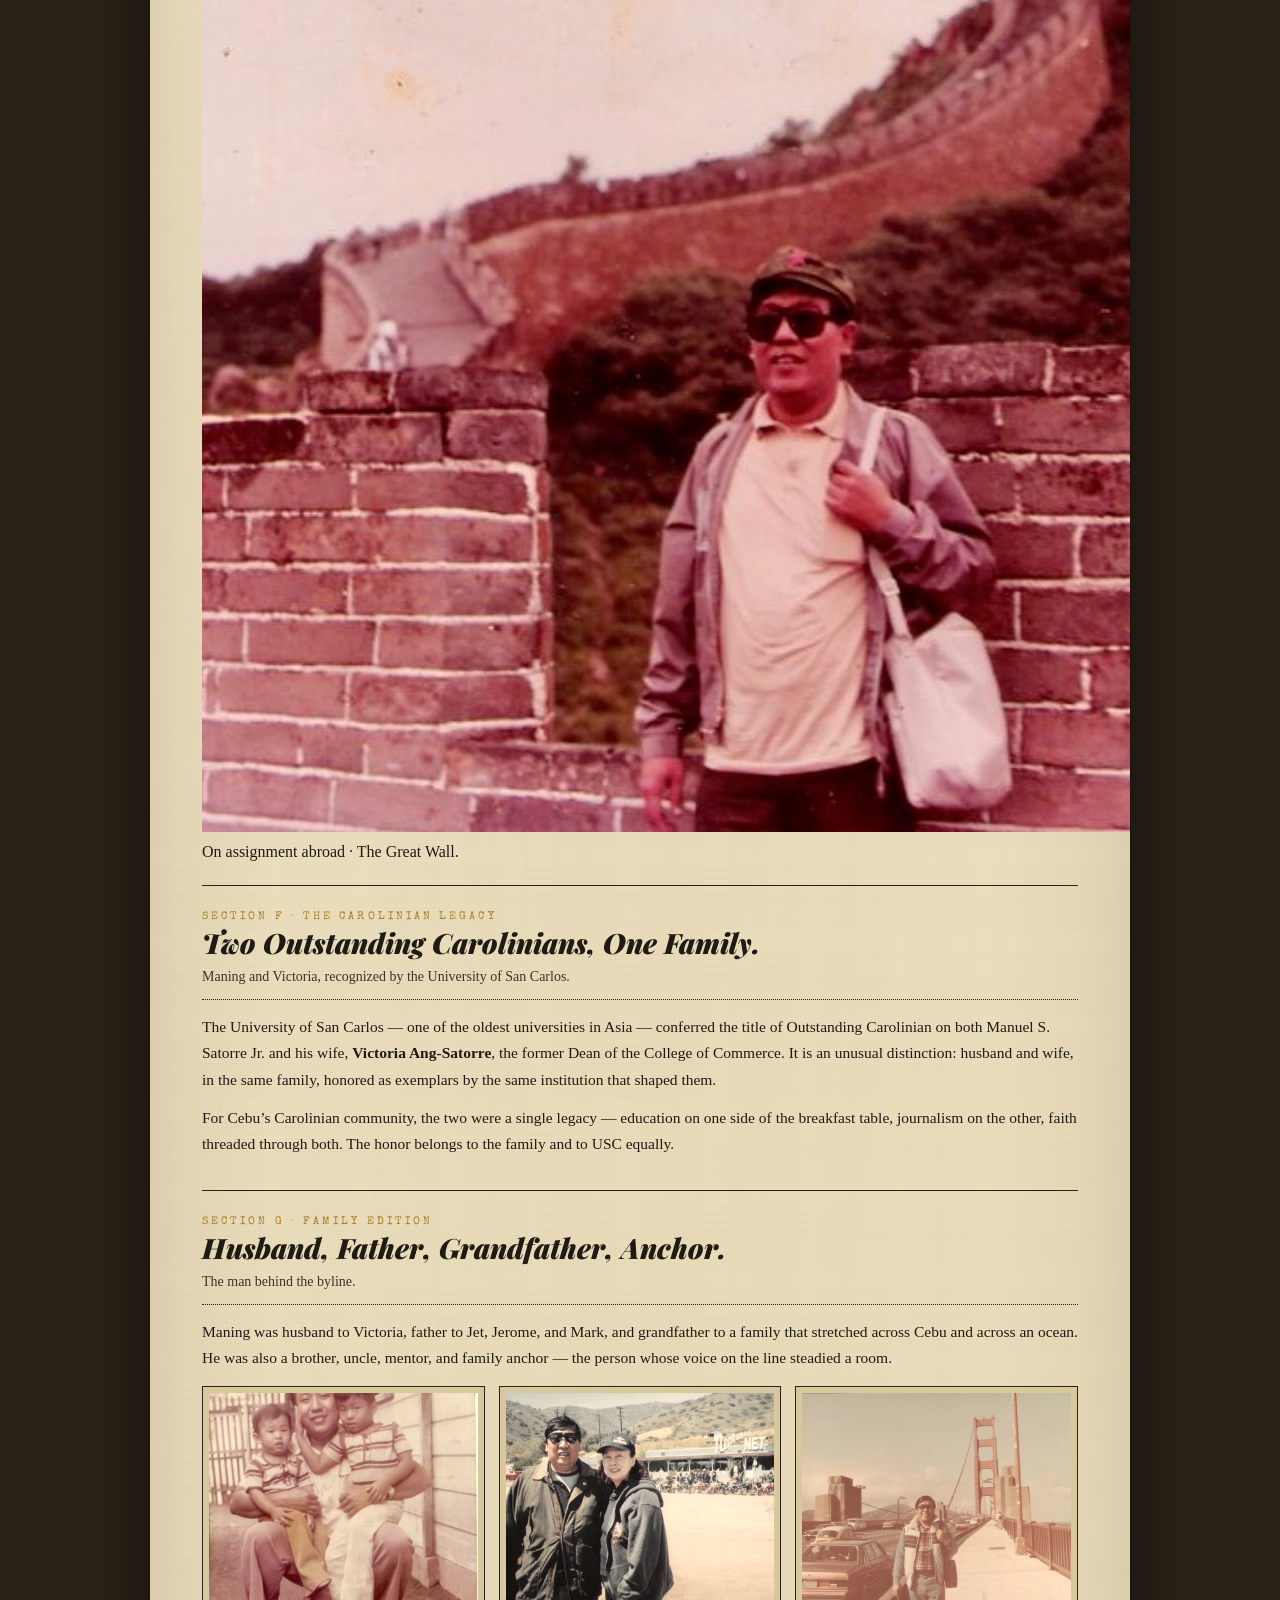
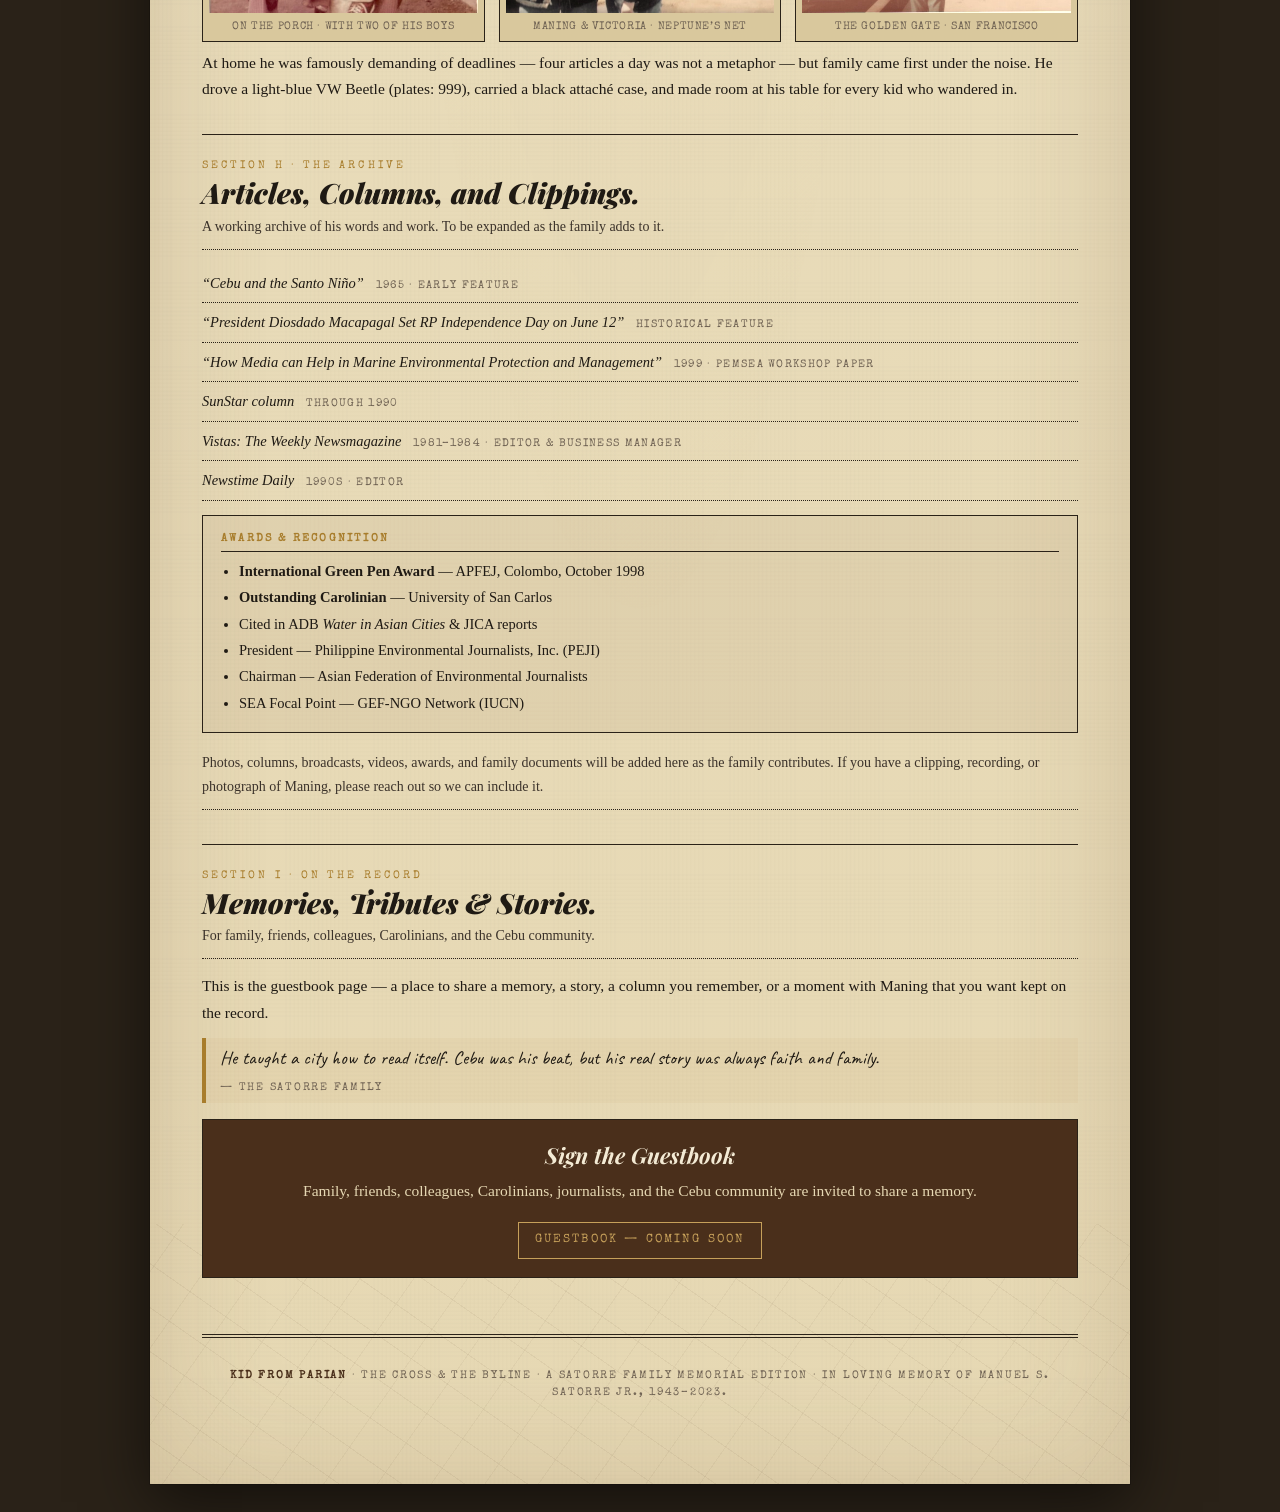
==== commit 03766245: "Use young portrait as Maning hero image" ====
--- a/index.html
+++ b/index.html
@@ -53,9 +53,9 @@
          ============================================================ -->
     <section id="front-page" class="front-page" aria-labelledby="frontpage-headline">
       <figure class="hero-photo">
-        <img src="assets/maning-golden-gate-bridge.jpg"
-             alt="Manuel 'Maning' S. Satorre Jr. standing alone on the Golden Gate Bridge in San Francisco" />
-        <figcaption>Manuel S. Satorre Jr. &middot; San Francisco, undated</figcaption>
+        <img src="assets/maning-young-portrait.jpg"
+             alt="Young Manuel 'Maning' S. Satorre Jr. seated for a black-and-white portrait" />
+        <figcaption>Manuel S. Satorre Jr. &middot; Young portrait, undated</figcaption>
       </figure>
       <div class="lead">
         <p class="kicker">In Loving Memory &middot; A Special Edition</p>
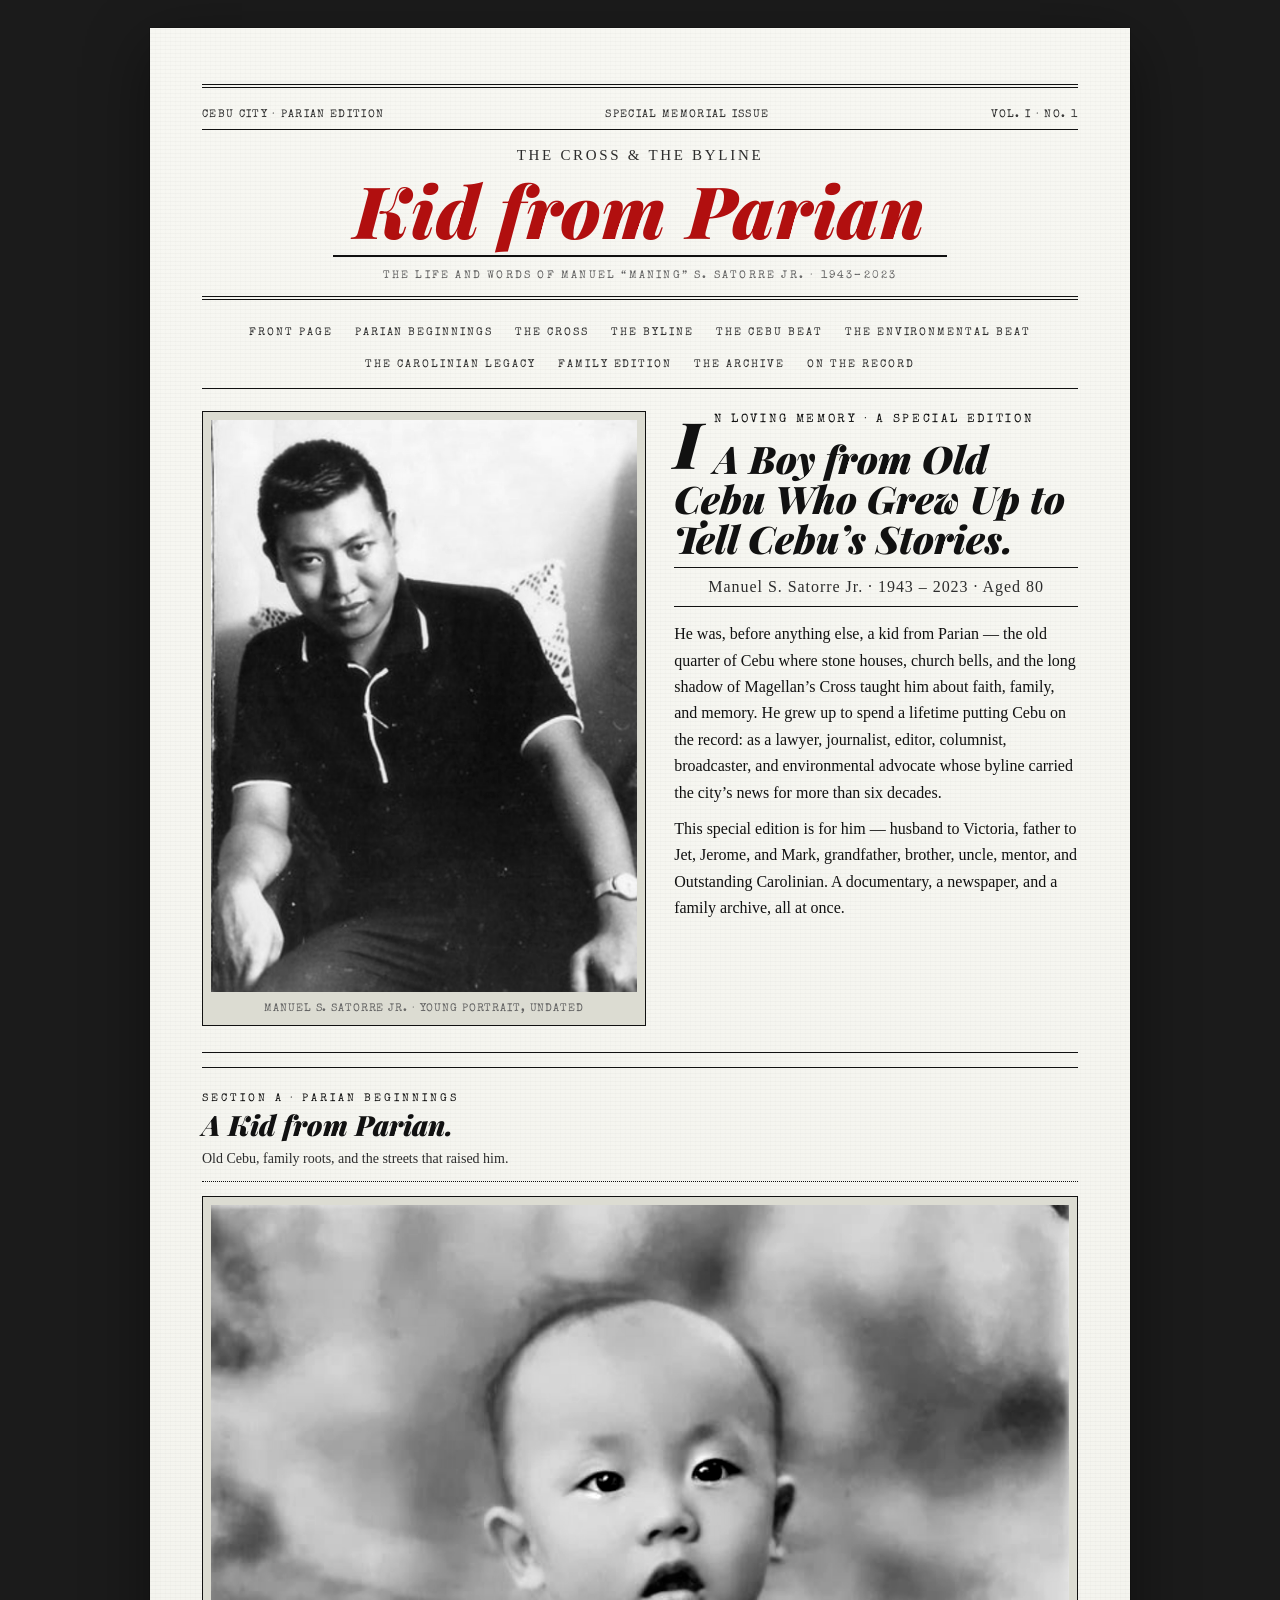
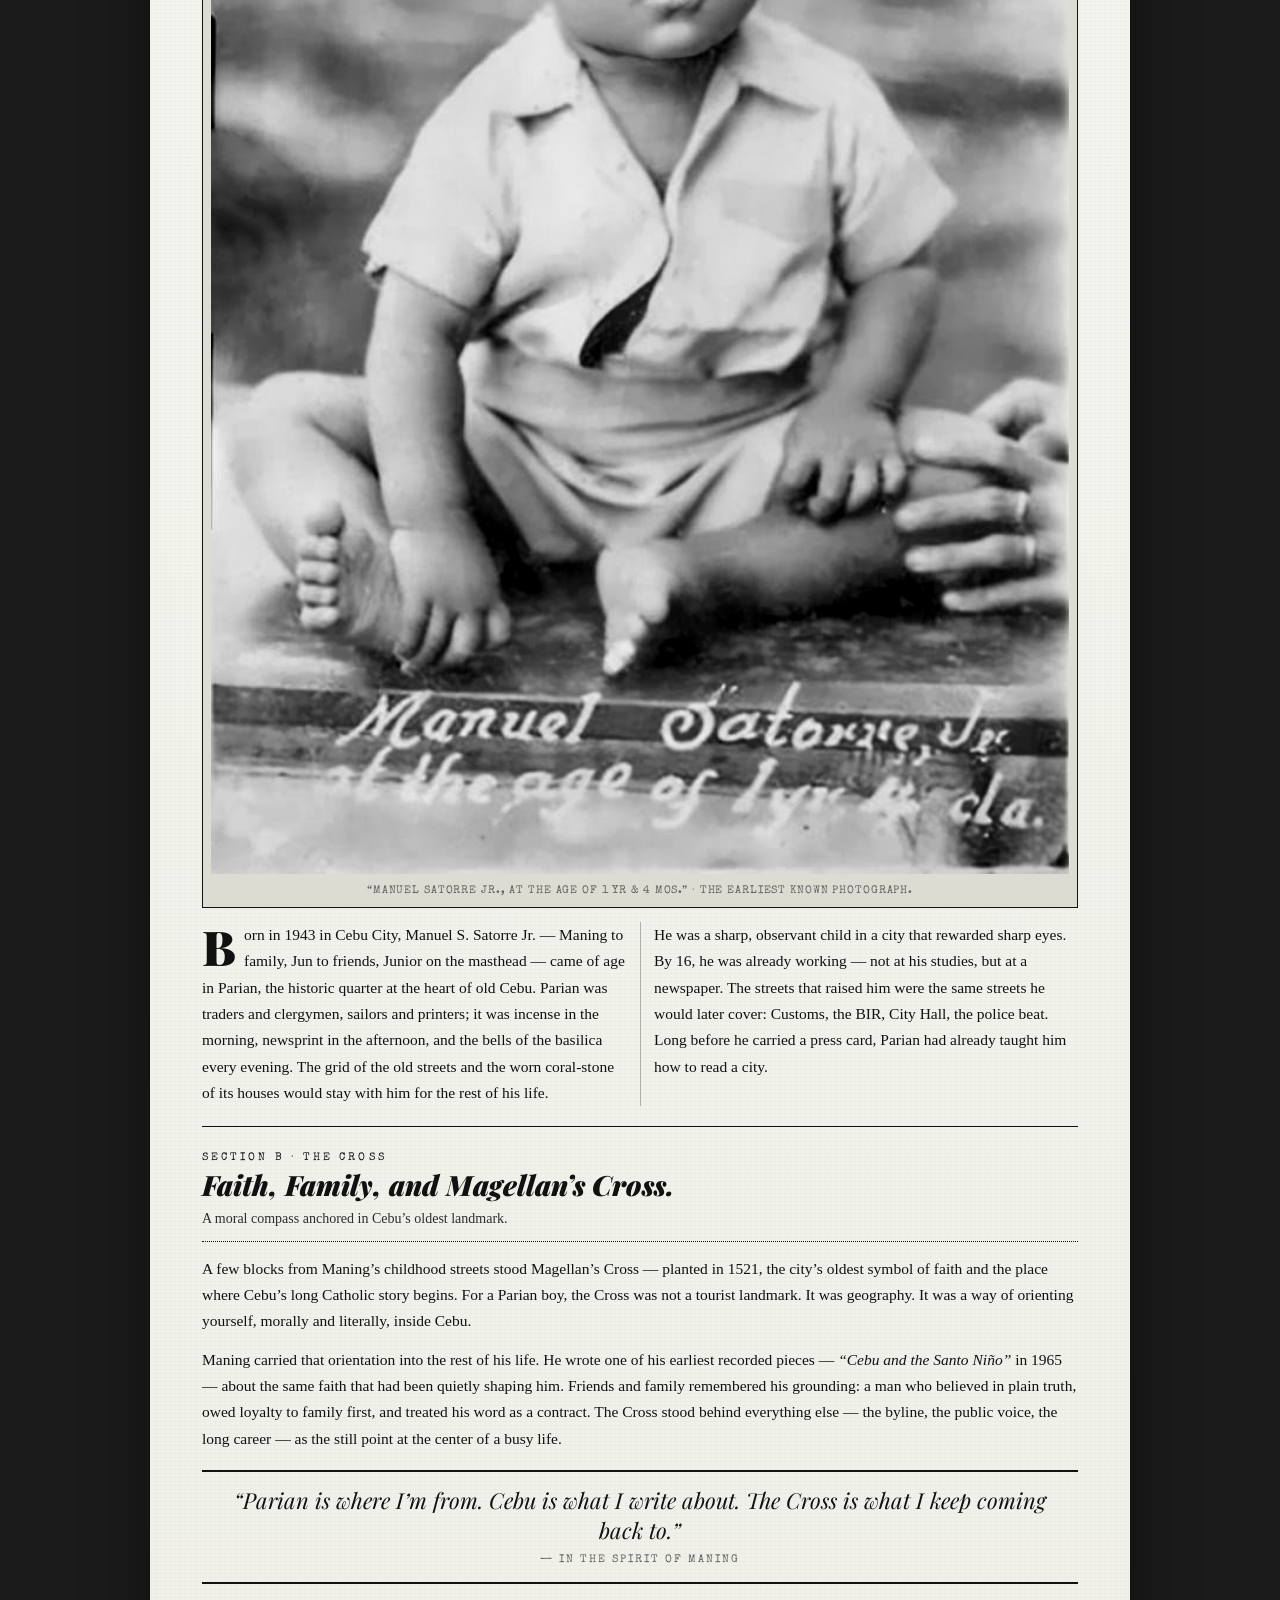
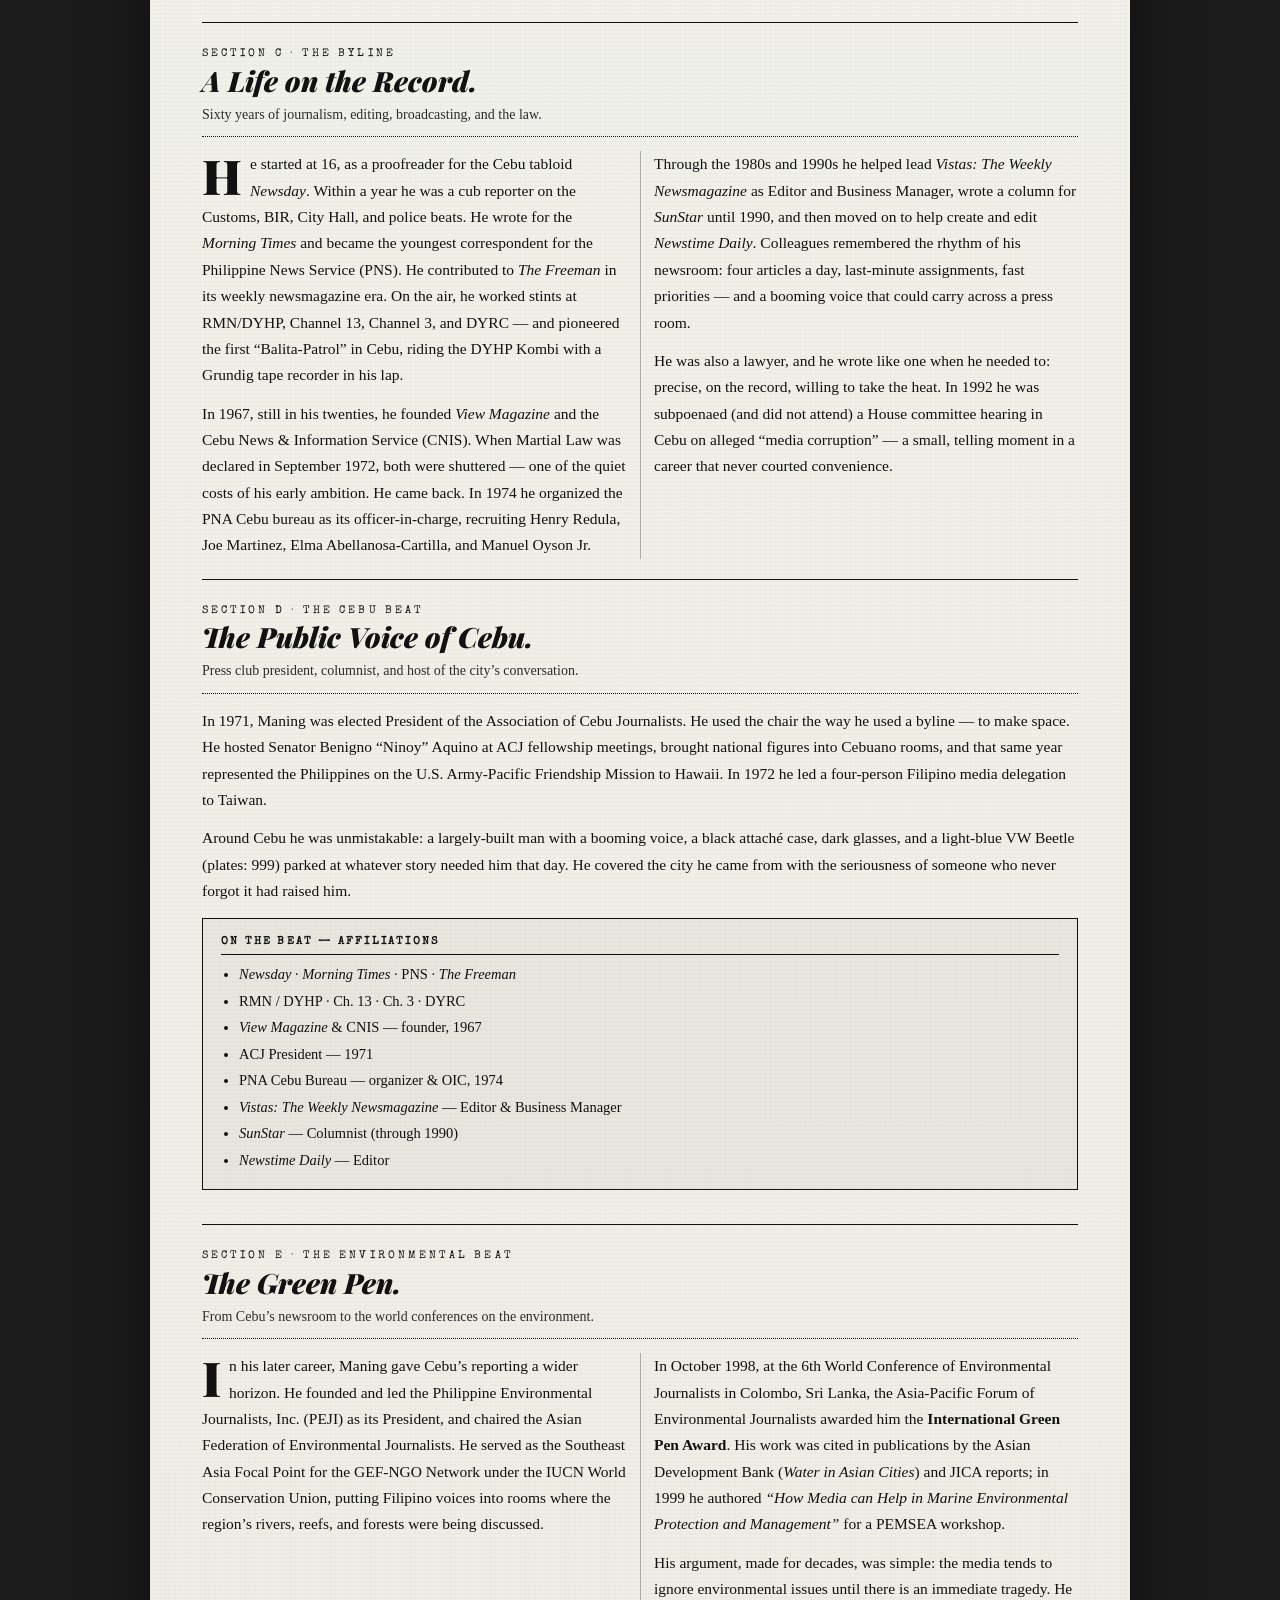
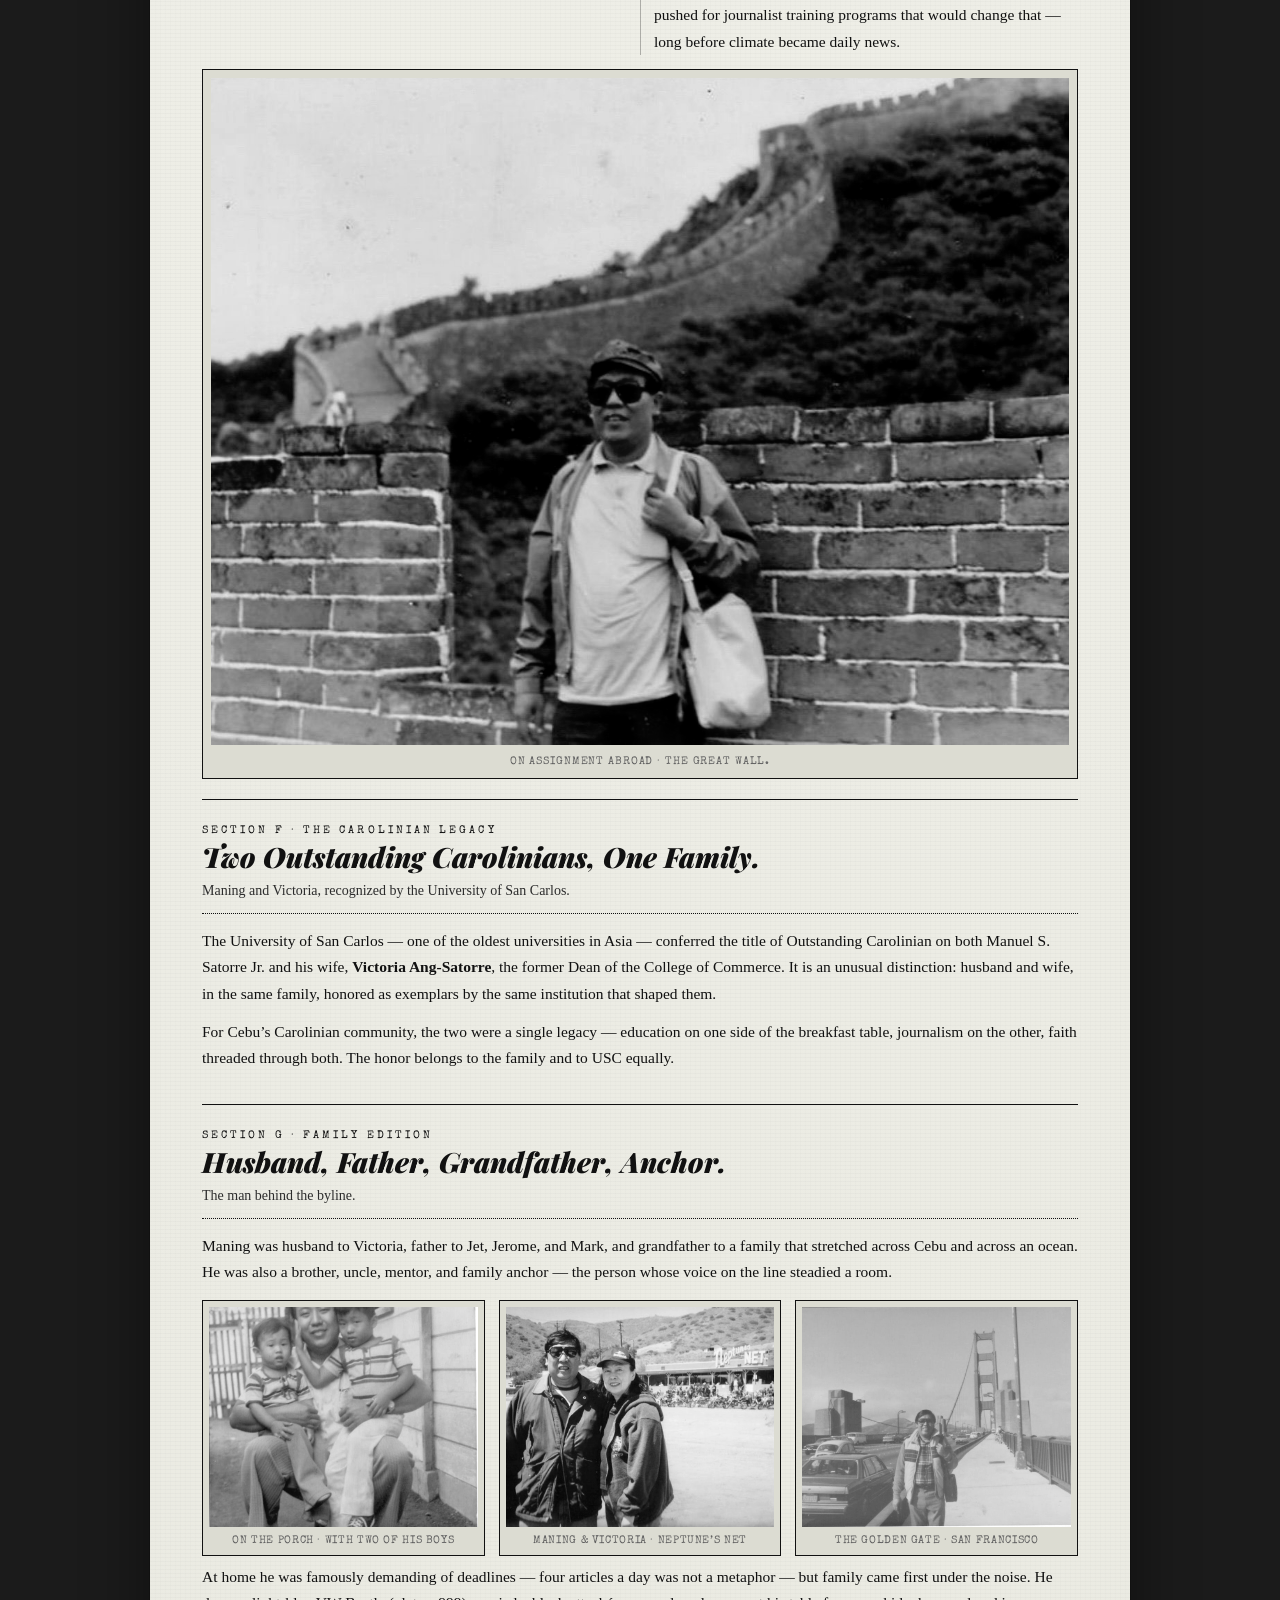
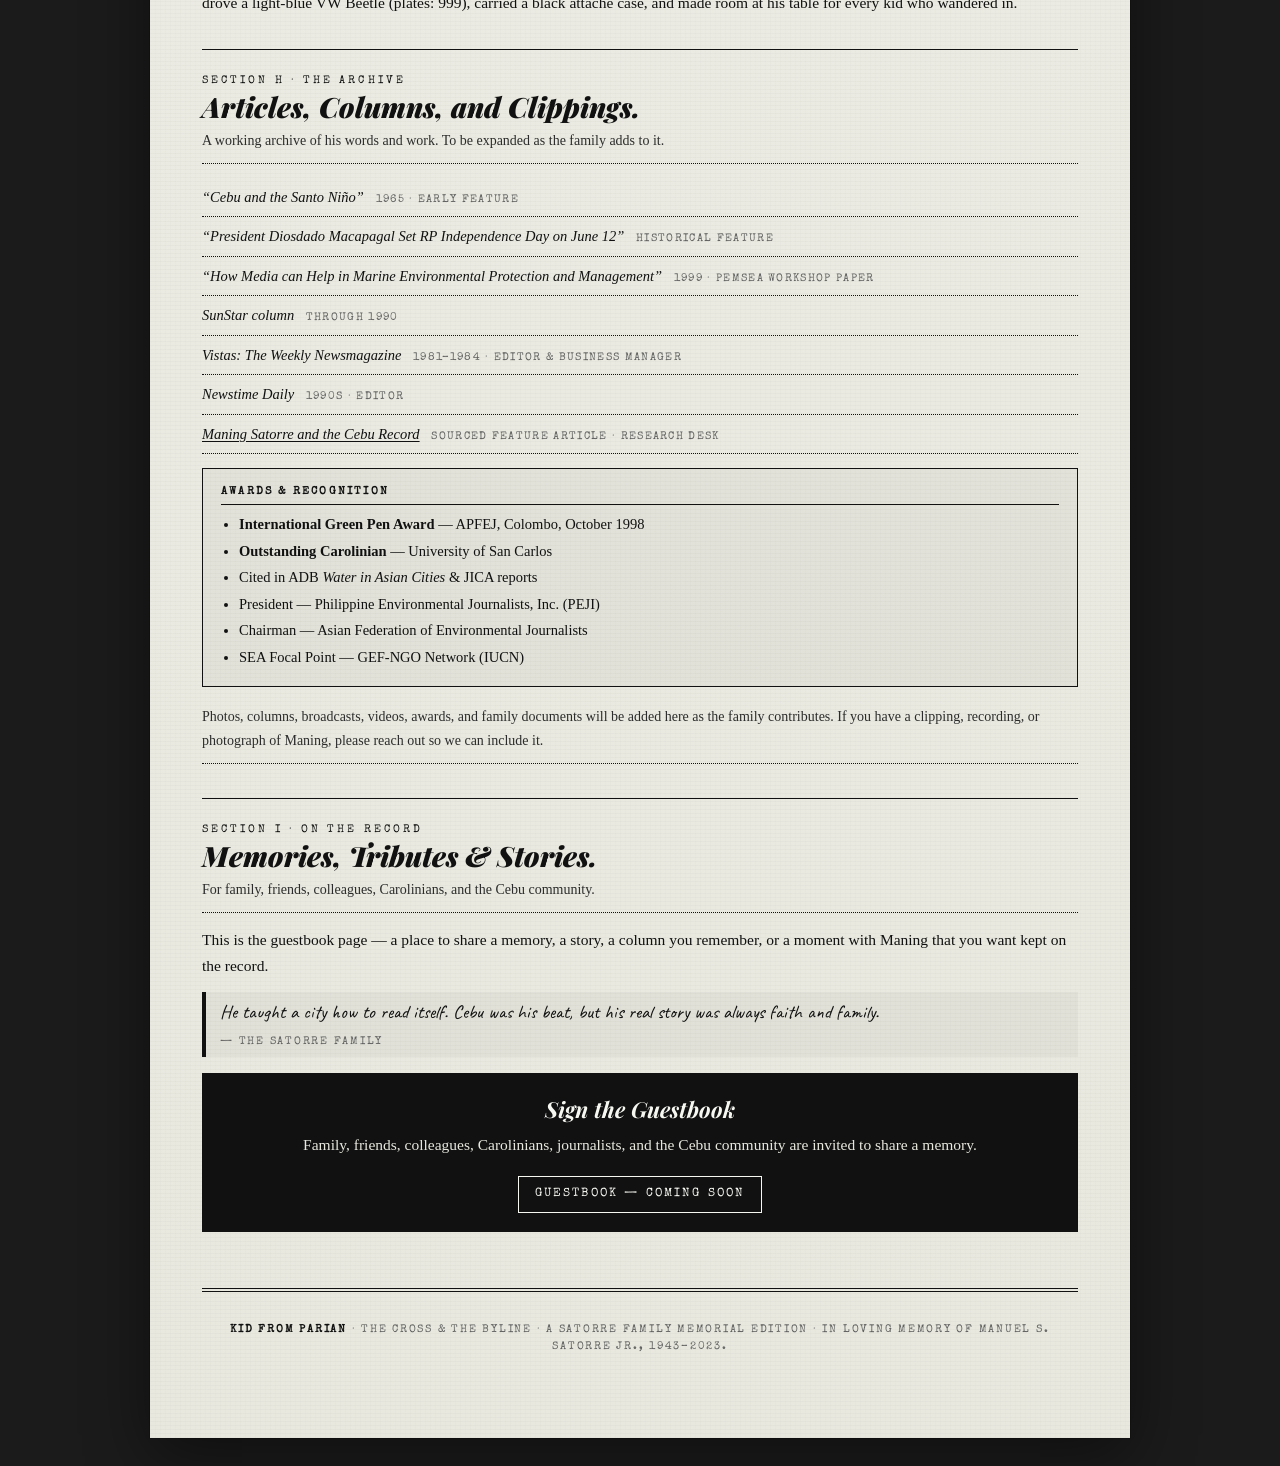
==== commit 4812bc33: "Add sourced Cebu record article" ====
--- a/index.html
+++ b/index.html
@@ -343,6 +343,10 @@
           <span class="clip-title">Newstime Daily</span>
           <span class="clip-meta">1990s &middot; Editor</span>
         </li>
+        <li>
+          <a class="clip-title" href="articles/maning-satorre-cebu-record.html">Maning Satorre and the Cebu Record</a>
+          <span class="clip-meta">Sourced feature article &middot; Research desk</span>
+        </li>
       </ul>
 
       <div class="factbox">
--- a/styles.css
+++ b/styles.css
@@ -4,22 +4,15 @@
    ============================================================ */
 
 :root {
-  /* Palette — parchment, sepia, Cebu stone, dark wood, muted gold, soft blue */
-  --paper:        #f3ead4;   /* warm parchment */
-  --paper-edge:   #e6d8b3;   /* aged edge */
-  --paper-dark:   #d9c89d;   /* deeper crease */
-  --ink:          #1f1a14;   /* near-black newsprint ink */
-  --ink-soft:     #3b322a;   /* secondary text */
-  --ink-faint:    #6f6253;   /* captions, dates */
-  --rule:         #2a2218;   /* black rules between columns */
-  --stone:        #8a7456;   /* Cebu coral-stone brown */
-  --wood:         #4a2f1b;   /* dark wood / pew brown */
-  --gold:         #a87d2c;   /* muted gold leaf */
-  --gold-soft:    #c6a05a;
-  --blue:         #2f4a63;   /* soft Cebu sea-blue */
-  --blue-soft:    #6f8aa3;
-  --sepia-1:      #6a4a2c;
-  --sepia-2:      #3a2616;
+  /* Palette — traditional black-and-white newspaper, with red only for the nameplate */
+  --paper:        #f7f7f2;
+  --paper-edge:   #e8e8df;
+  --paper-dark:   #dcdcd2;
+  --ink:          #111111;
+  --ink-soft:     #2c2c2c;
+  --ink-faint:    #626262;
+  --rule:         #111111;
+  --name-red:     #b10f0f;
 
   --serif:    "Playfair Display", "Bodoni 72", "Times New Roman", Georgia, serif;
   --slab:     "Old Standard TT", "Cambria", Georgia, serif;
@@ -31,7 +24,7 @@
 
 html, body {
   margin: 0; padding: 0;
-  background: #2a2218;
+  background: #1b1b1b;
   color: var(--ink);
   font-family: var(--slab);
   line-height: 1.55;
@@ -44,48 +37,23 @@
   margin: 28px auto;
   padding: 56px 52px 72px;
   background:
-    /* faint cross watermark — a tall Latin cross center-screen */
-    radial-gradient(ellipse at 50% 38%, rgba(168, 125, 44, 0.06), transparent 60%),
-    /* parchment grain */
-    repeating-linear-gradient(0deg, rgba(0,0,0,0.012) 0 1px, transparent 1px 4px),
-    repeating-linear-gradient(90deg, rgba(0,0,0,0.012) 0 1px, transparent 1px 4px),
-    /* warm parchment base */
+    repeating-linear-gradient(0deg, rgba(0,0,0,0.018) 0 1px, transparent 1px 4px),
+    repeating-linear-gradient(90deg, rgba(0,0,0,0.012) 0 1px, transparent 1px 5px),
     linear-gradient(180deg, var(--paper) 0%, var(--paper-edge) 100%);
   box-shadow:
     0 0 0 1px rgba(0,0,0,0.15),
-    0 18px 60px rgba(0,0,0,0.55),
-    inset 0 0 120px rgba(106, 74, 44, 0.18);
+    0 18px 60px rgba(0,0,0,0.45);
   position: relative;
   overflow: hidden;
 }
 
-/* Subtle cross watermark behind everything */
+/* Keep the sheet clean like a traditional newspaper page. */
 .page::before {
-  content: "";
-  position: absolute;
-  top: 12%; left: 50%;
-  transform: translateX(-50%);
-  width: 220px; height: 360px;
-  background:
-    linear-gradient(var(--gold), var(--gold)) center / 36px 100% no-repeat,
-    linear-gradient(var(--gold), var(--gold)) center 36% / 100% 32px no-repeat;
-  opacity: 0.05;
-  pointer-events: none;
-  z-index: 0;
-}
-
-/* Faint Parian street-grid underlay near the footer */
+  content: none;
+}
+
 .page::after {
-  content: "";
-  position: absolute;
-  bottom: 0; left: 0; right: 0;
-  height: 260px;
-  background:
-    repeating-linear-gradient( 35deg, rgba(74,47,27,0.10) 0 1px, transparent 1px 36px),
-    repeating-linear-gradient(-55deg, rgba(74,47,27,0.08) 0 1px, transparent 1px 44px);
-  opacity: 0.55;
-  pointer-events: none;
-  z-index: 0;
+  content: none;
 }
 
 .page > * { position: relative; z-index: 1; }
@@ -120,7 +88,7 @@
   font-size: clamp(40px, 6vw, 72px);
   letter-spacing: 0.01em;
   line-height: 1;
-  color: var(--ink);
+  color: var(--name-red);
   margin: 6px 0 4px;
   text-transform: none;
   font-style: italic;
@@ -164,20 +132,20 @@
   padding-bottom: 26px;
 }
 
-.front-page .hero-photo {
+.hero-photo {
   margin: 0;
   border: 1px solid var(--rule);
   padding: 8px;
   background: var(--paper-dark);
-  box-shadow: inset 0 0 24px rgba(0,0,0,0.25);
-}
-.front-page .hero-photo img {
+  box-shadow: none;
+}
+.hero-photo img {
   display: block;
   width: 100%;
   height: auto;
-  filter: sepia(0.35) contrast(1.02) saturate(0.9);
-}
-.front-page .hero-photo figcaption {
+  filter: grayscale(1) contrast(1.08);
+}
+.hero-photo figcaption {
   font-family: var(--type);
   font-size: 11px;
   letter-spacing: 0.08em;
@@ -200,7 +168,7 @@
   font-size: 12px;
   letter-spacing: 0.22em;
   text-transform: uppercase;
-  color: var(--gold);
+  color: var(--ink);
   margin: 0 0 8px;
 }
 .front-page .lead .dates {
@@ -227,7 +195,7 @@
   font-size: 64px;
   line-height: 52px;
   padding: 6px 10px 0 0;
-  color: var(--wood);
+  color: var(--ink);
 }
 
 /* ============================================================
@@ -244,7 +212,7 @@
   font-size: 11px;
   letter-spacing: 0.28em;
   text-transform: uppercase;
-  color: var(--gold);
+  color: var(--ink);
   margin-bottom: 2px;
 }
 
@@ -277,7 +245,7 @@
 section.article.two-col .body {
   column-count: 2;
   column-gap: 28px;
-  column-rule: 1px solid rgba(42,34,24,0.25);
+  column-rule: 1px solid rgba(17,17,17,0.28);
 }
 section.article.two-col .body p { break-inside: avoid; }
 section.article.two-col .body p:first-child::first-letter {
@@ -287,7 +255,7 @@
   font-size: 48px;
   line-height: 40px;
   padding: 4px 8px 0 0;
-  color: var(--wood);
+  color: var(--ink);
 }
 
 /* ----- Photo strip ----- */
@@ -308,7 +276,7 @@
   width: 100%;
   height: 220px;
   object-fit: cover;
-  filter: sepia(0.28) contrast(1.02);
+  filter: grayscale(1) contrast(1.08);
 }
 .photo-strip figcaption {
   font-family: var(--type);
@@ -330,7 +298,7 @@
   font-style: italic;
   font-size: 22px;
   line-height: 1.35;
-  color: var(--wood);
+  color: var(--ink);
   text-align: center;
 }
 .pullquote cite {
@@ -347,7 +315,7 @@
 /* ----- Sidebar / fact box ----- */
 .factbox {
   border: 1px solid var(--rule);
-  background: rgba(106, 74, 44, 0.06);
+  background: rgba(0, 0, 0, 0.035);
   padding: 14px 18px;
   margin: 14px 0;
 }
@@ -356,7 +324,7 @@
   font-size: 11px;
   letter-spacing: 0.2em;
   text-transform: uppercase;
-  color: var(--gold);
+  color: var(--ink);
   margin: 0 0 8px;
   border-bottom: 1px solid var(--rule);
   padding-bottom: 4px;
@@ -381,6 +349,12 @@
 .clippings li .clip-title {
   font-style: italic;
 }
+.clippings li a.clip-title {
+  color: var(--ink);
+  text-decoration: underline;
+  text-decoration-thickness: 1px;
+  text-underline-offset: 2px;
+}
 .clippings li .clip-meta {
   font-family: var(--type);
   font-size: 11px;
@@ -392,10 +366,10 @@
 
 /* ----- Guestbook / On the Record ----- */
 .guestbook-entry {
-  border-left: 4px solid var(--gold);
+  border-left: 4px solid var(--rule);
   padding: 6px 14px;
   margin: 12px 0;
-  background: rgba(168, 125, 44, 0.05);
+  background: rgba(0, 0, 0, 0.035);
   font-family: var(--hand);
   font-size: 19px;
   line-height: 1.5;
@@ -412,8 +386,8 @@
 }
 
 .guestbook-cta {
-  background: var(--wood);
-  color: #f3ead4;
+  background: var(--ink);
+  color: var(--paper);
   padding: 18px 22px;
   border: 1px solid var(--rule);
   margin: 16px 0;
@@ -424,20 +398,20 @@
   font-style: italic;
   font-size: 22px;
   margin: 0 0 6px;
-  color: #f3ead4;
+  color: var(--paper);
 }
 .guestbook-cta p {
   margin: 0 0 8px;
   font-family: var(--slab);
   font-size: 14px;
-  color: #e6d8b3;
+  color: var(--paper-edge);
 }
 .guestbook-cta a {
   display: inline-block;
   margin-top: 6px;
   padding: 8px 16px;
-  border: 1px solid var(--gold-soft);
-  color: var(--gold-soft);
+  border: 1px solid var(--paper);
+  color: var(--paper);
   text-decoration: none;
   font-family: var(--type);
   font-size: 12px;
@@ -459,7 +433,7 @@
   text-transform: uppercase;
   color: var(--ink-faint);
 }
-.colophon strong { color: var(--wood); }
+.colophon strong { color: var(--ink); }
 
 /* ============================================================
    NAV — newspaper section index
@@ -481,7 +455,7 @@
   text-decoration: none;
   border-bottom: 1px dotted transparent;
 }
-.section-index a:hover { color: var(--wood); border-bottom-color: var(--gold); }
+.section-index a:hover { color: var(--ink); border-bottom-color: var(--ink); }
 
 /* ============================================================
    RESPONSIVE
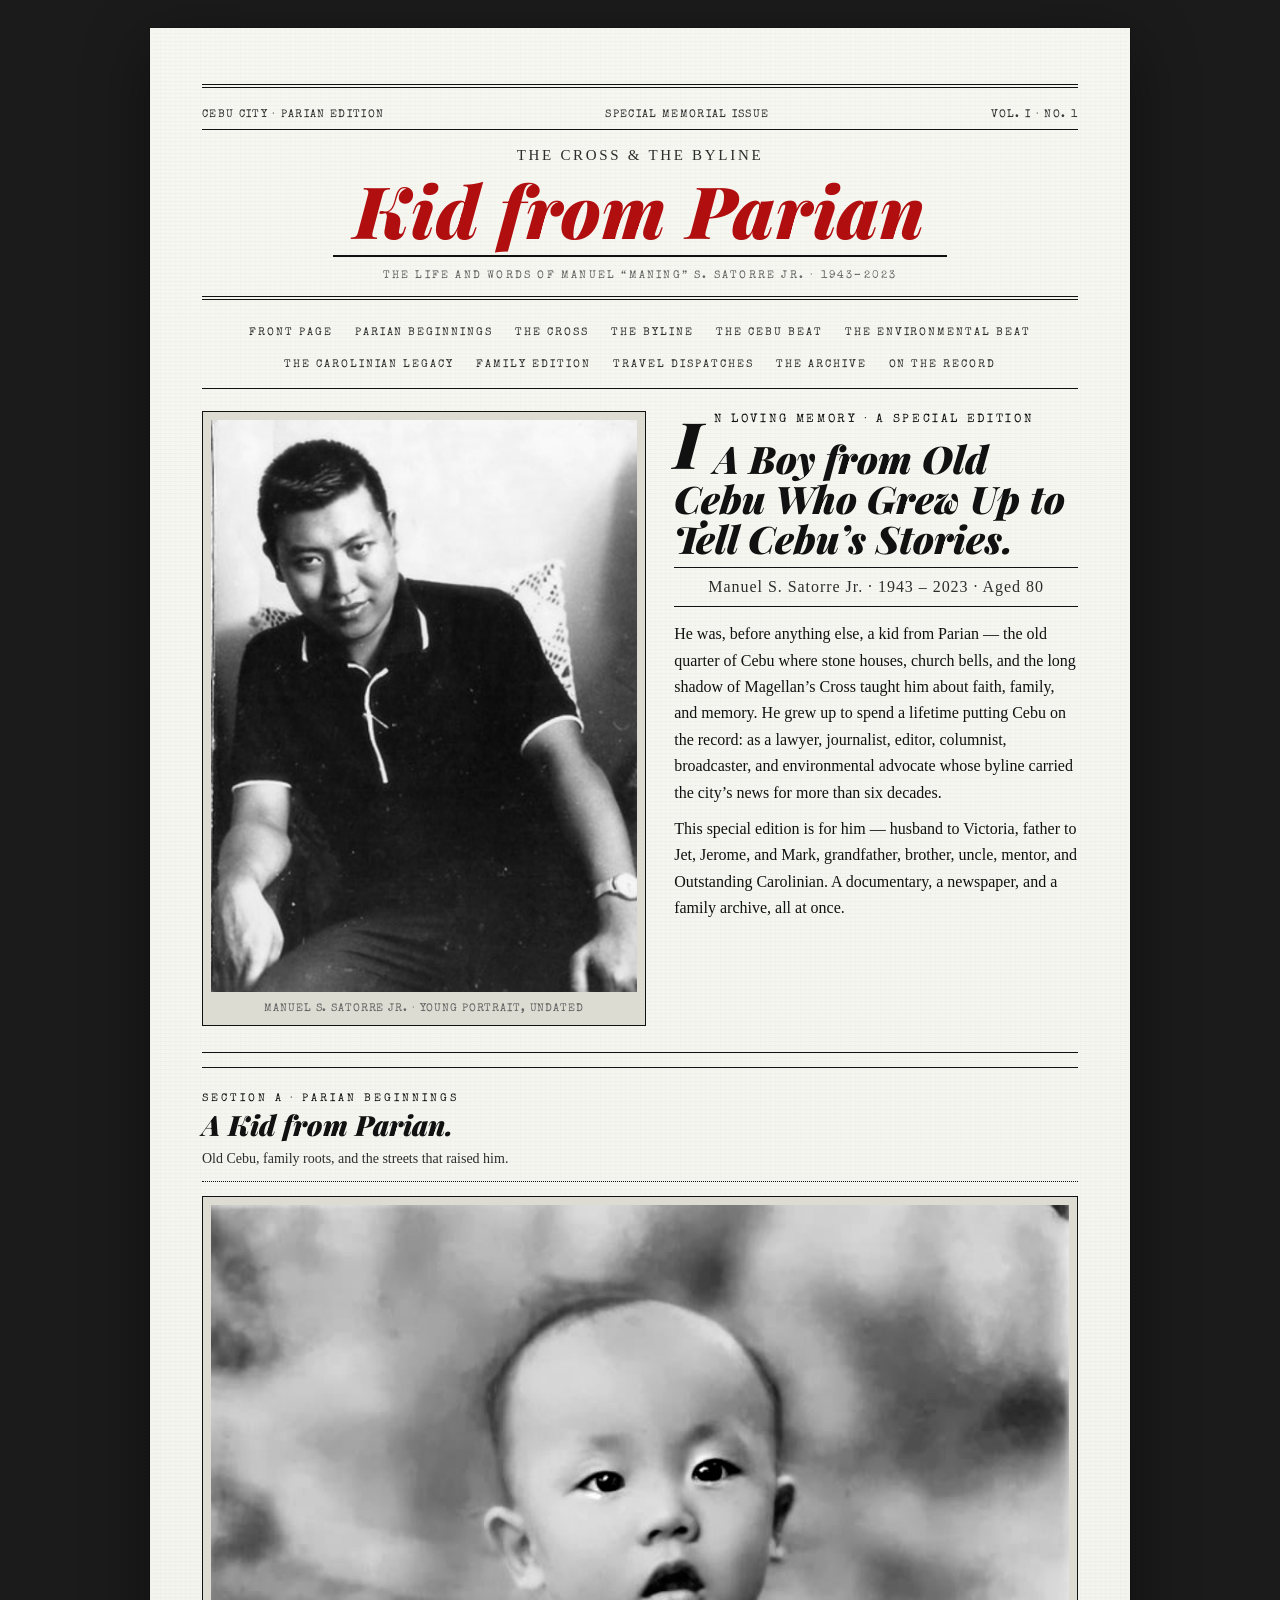
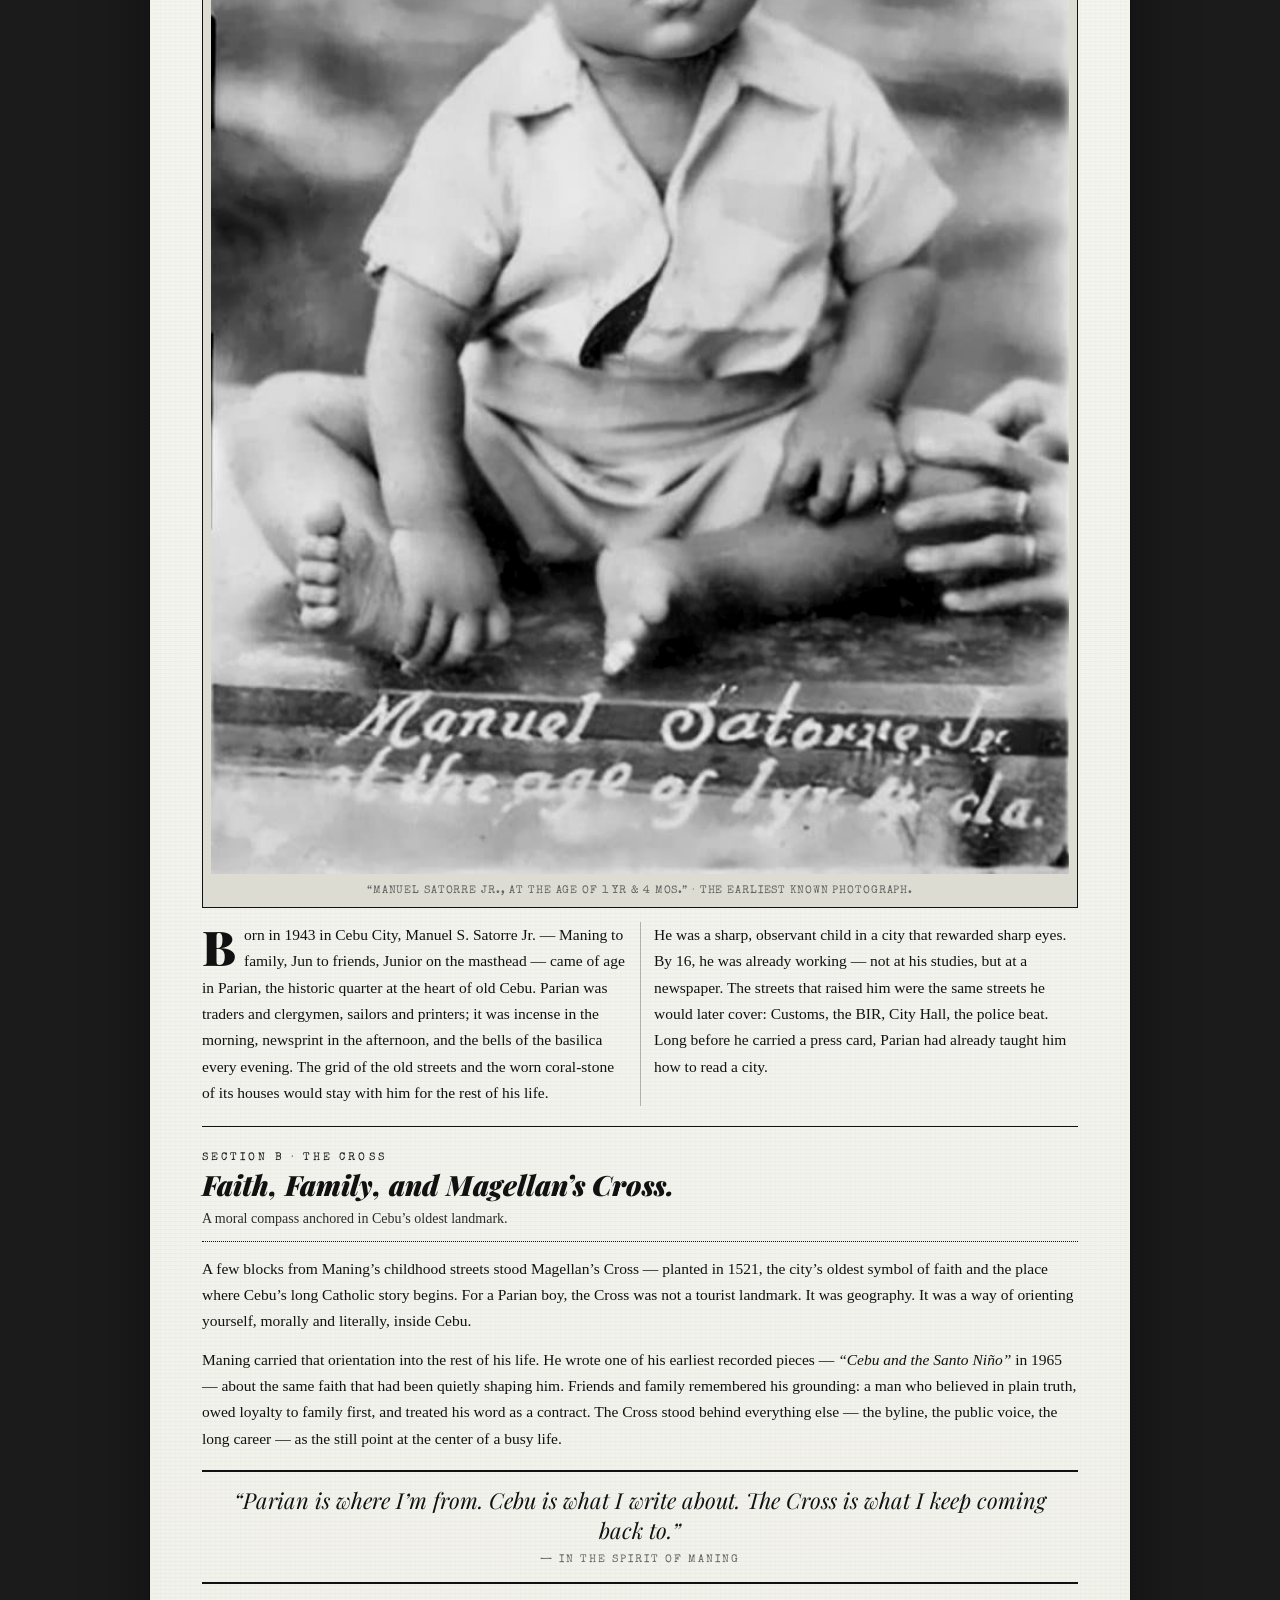
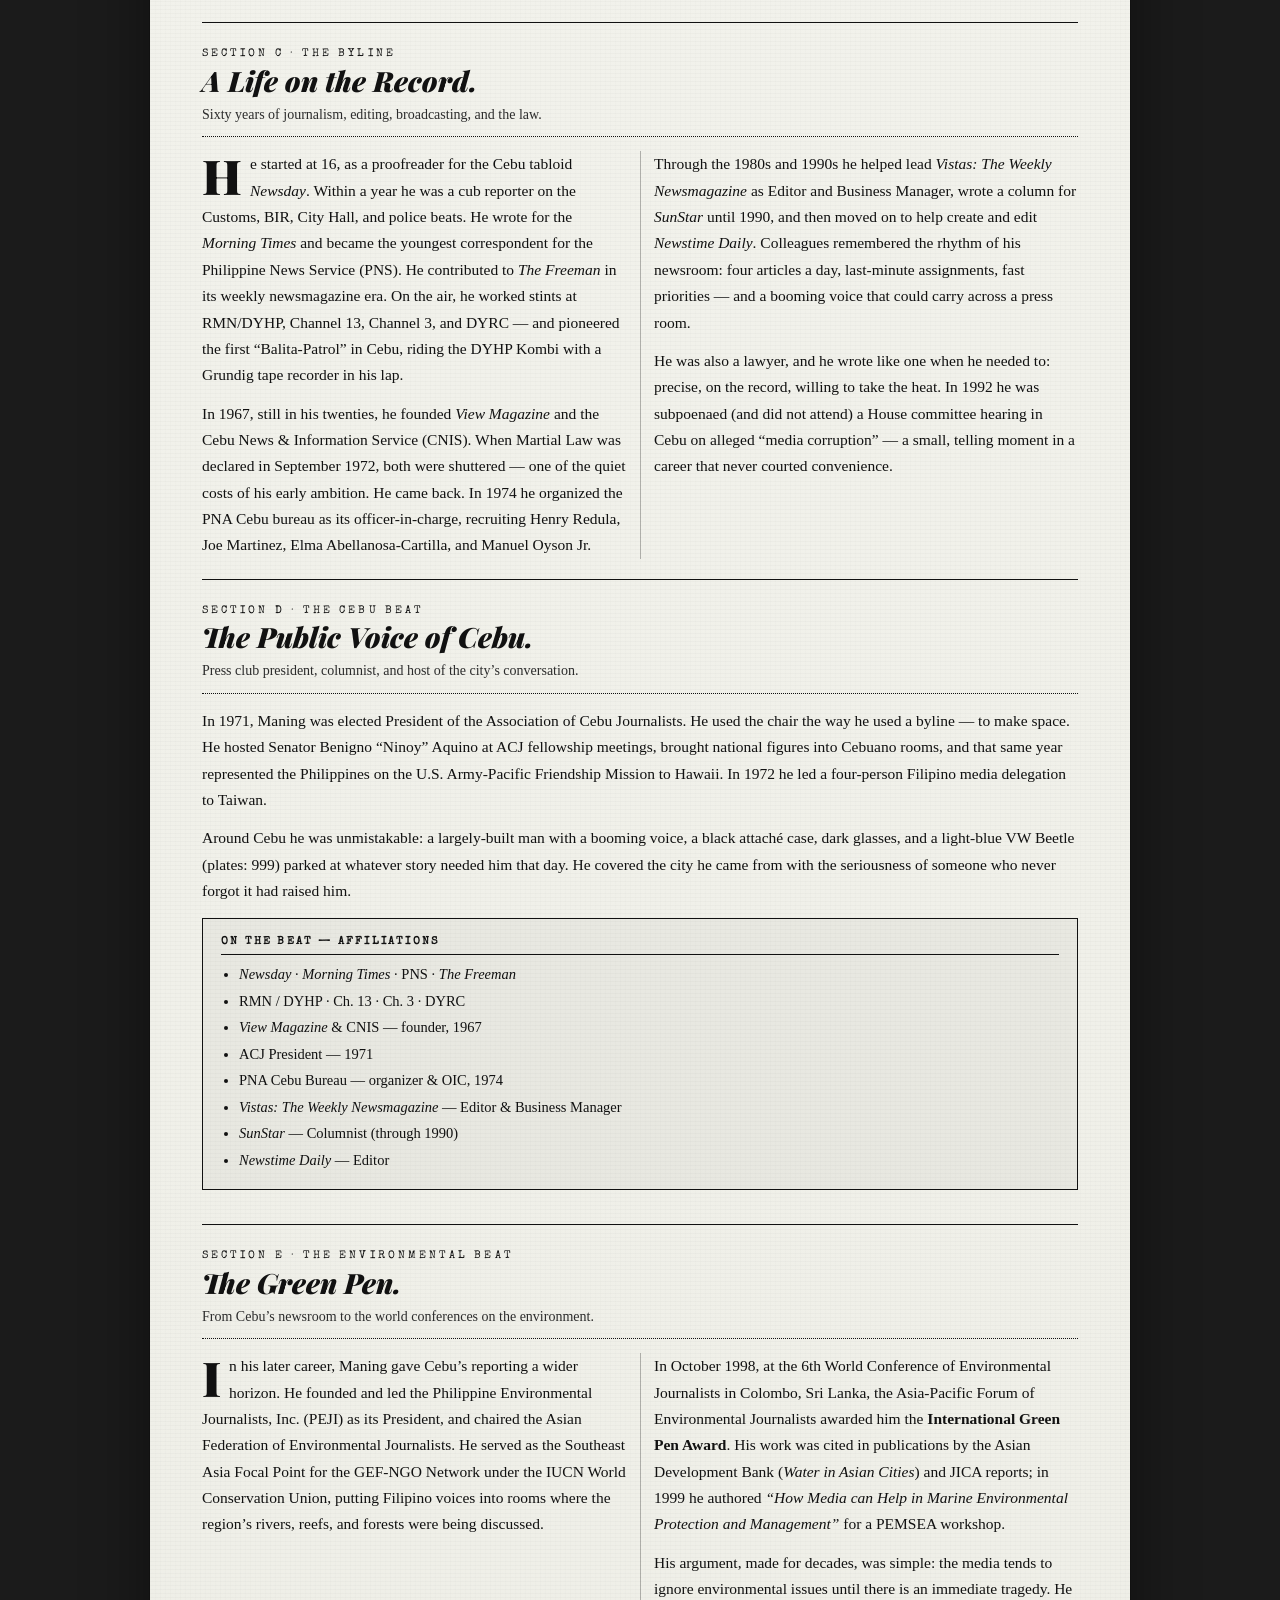
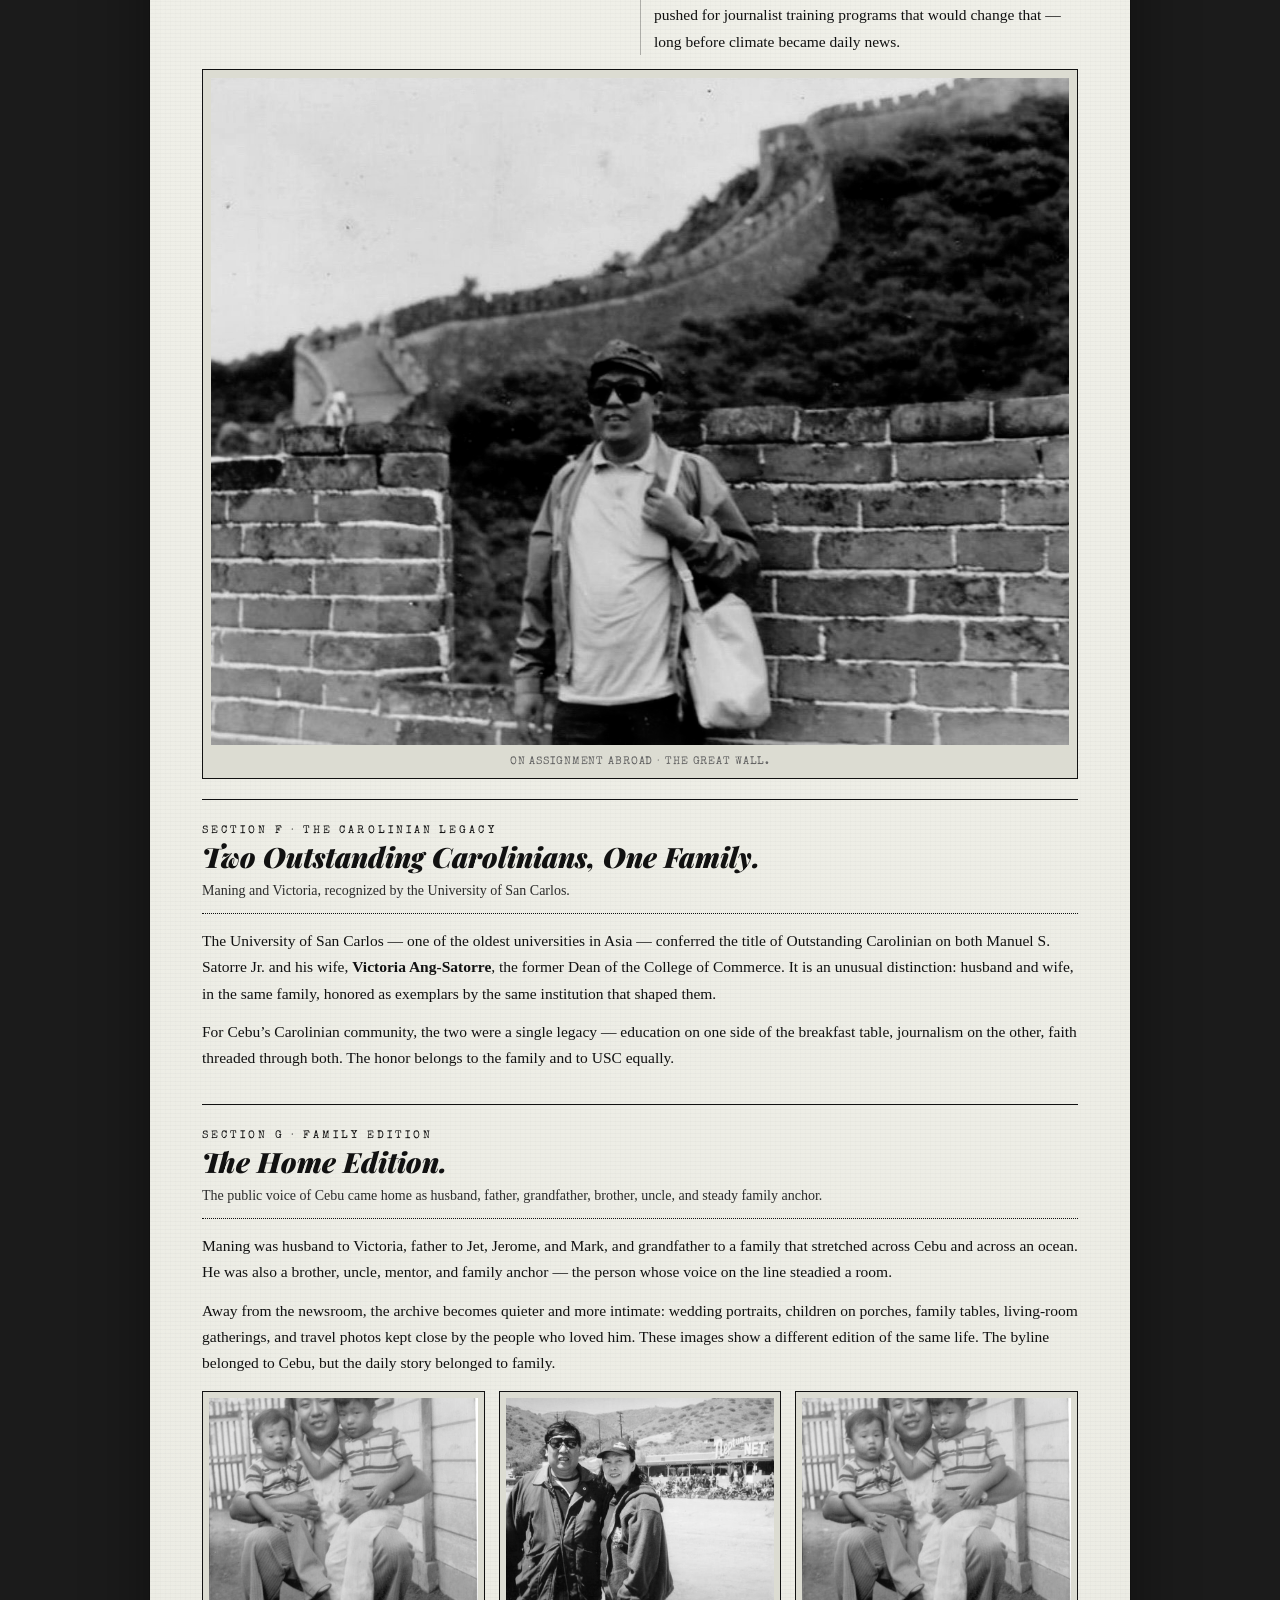
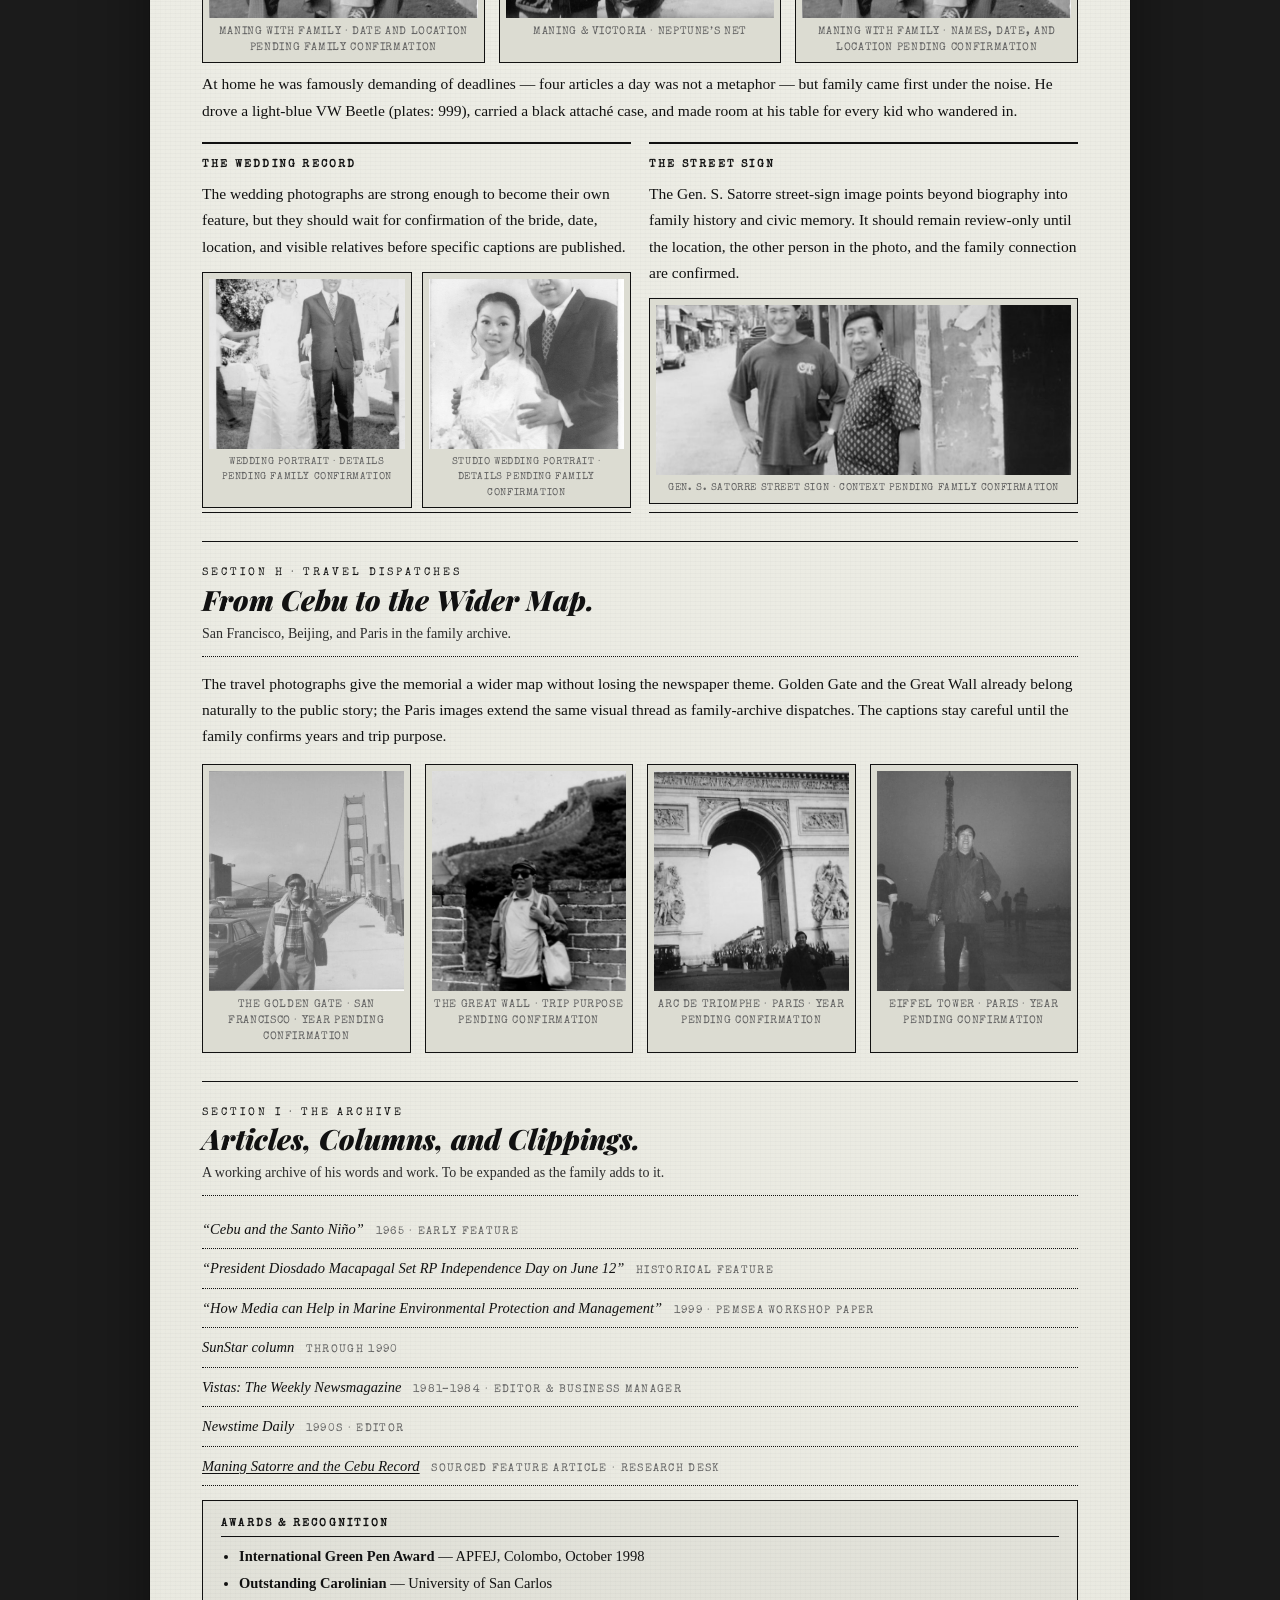
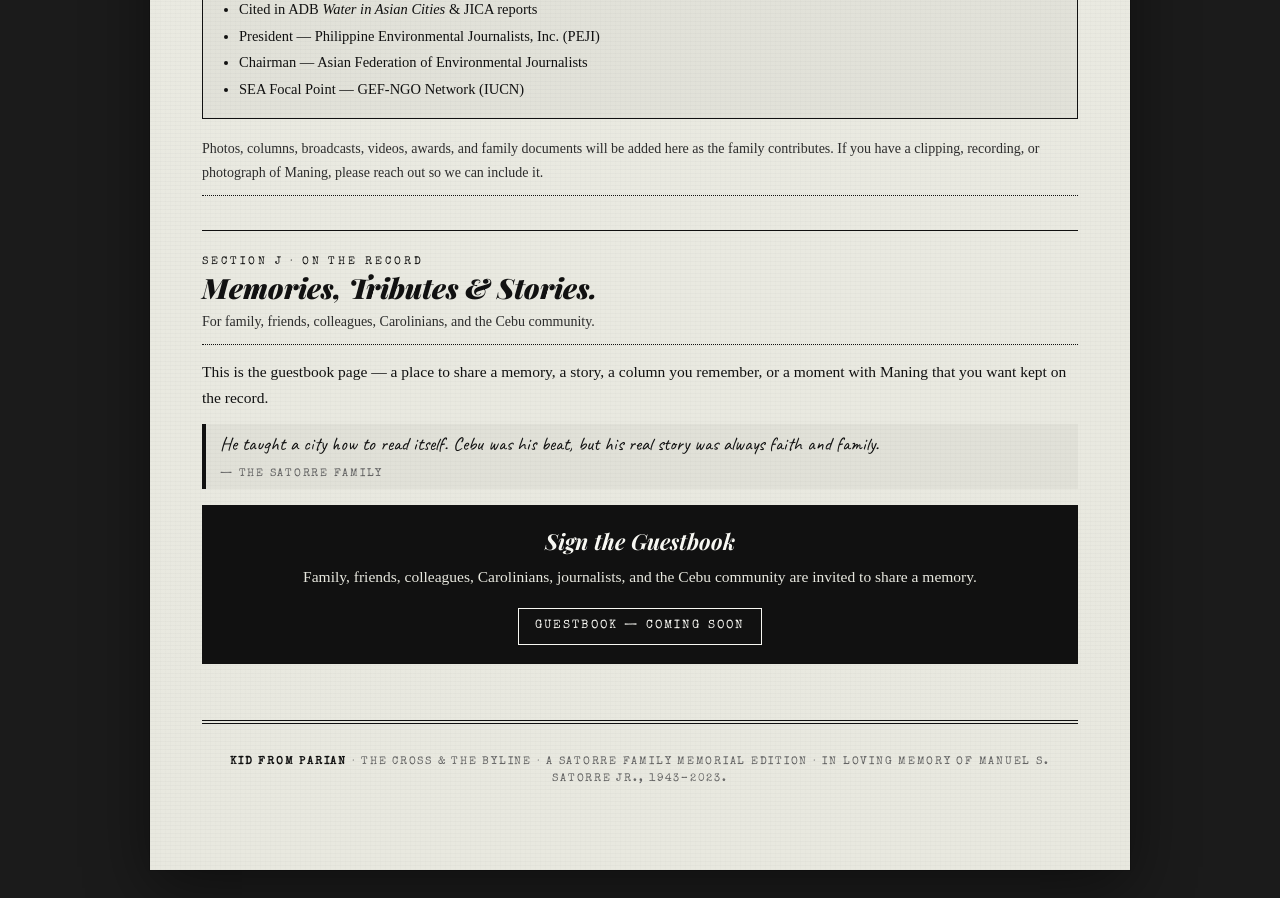
==== commit a29116d6: "Add caption-safe family and travel sections" ====
--- a/index.html
+++ b/index.html
@@ -44,6 +44,7 @@
       <a href="#environmental-beat">The Environmental Beat</a>
       <a href="#carolinian">The Carolinian Legacy</a>
       <a href="#family-edition">Family Edition</a>
+      <a href="#travel-dispatches">Travel Dispatches</a>
       <a href="#archive">The Archive</a>
       <a href="#on-the-record">On the Record</a>
     </nav>
@@ -279,27 +280,33 @@
          ============================================================ -->
     <section id="family-edition" class="article" aria-labelledby="family-h">
       <p class="section-eyebrow">Section G &middot; Family Edition</p>
-      <h3 id="family-h">Husband, Father, Grandfather, Anchor.</h3>
-      <p class="deck">The man behind the byline.</p>
+      <h3 id="family-h">The Home Edition.</h3>
+      <p class="deck">The public voice of Cebu came home as husband, father, grandfather, brother, uncle, and steady family anchor.</p>
 
       <p>
         Maning was husband to Victoria, father to Jet, Jerome, and Mark, and grandfather to a family
         that stretched across Cebu and across an ocean. He was also a brother, uncle, mentor, and
         family anchor &mdash; the person whose voice on the line steadied a room.
       </p>
+      <p>
+        Away from the newsroom, the archive becomes quieter and more intimate: wedding portraits,
+        children on porches, family tables, living-room gatherings, and travel photos kept close by
+        the people who loved him. These images show a different edition of the same life. The byline
+        belonged to Cebu, but the daily story belonged to family.
+      </p>
 
       <div class="photo-strip">
         <figure>
           <img src="assets/maning-with-two-sons-porch.jpg" alt="Maning seated on a porch holding two of his young sons" />
-          <figcaption>On the porch &middot; With two of his boys</figcaption>
+          <figcaption>Maning with family &middot; Date and location pending family confirmation</figcaption>
         </figure>
         <figure>
           <img src="assets/maning-and-victoria-neptunes-net.jpg" alt="Maning and Victoria together at Neptune's Net" />
           <figcaption>Maning &amp; Victoria &middot; Neptune&rsquo;s Net</figcaption>
         </figure>
         <figure>
-          <img src="assets/maning-golden-gate-bridge.jpg" alt="Maning on the Golden Gate Bridge in San Francisco" />
-          <figcaption>The Golden Gate &middot; San Francisco</figcaption>
+          <img src="assets/intake-2026-05-17-batch-2/02-maning-with-two-children.jpg" alt="Maning with two children in a family photo" />
+          <figcaption>Maning with family &middot; Names, date, and location pending confirmation</figcaption>
         </figure>
       </div>
 
@@ -308,13 +315,82 @@
         &mdash; but family came first under the noise. He drove a light-blue VW Beetle (plates: 999),
         carried a black attach&eacute; case, and made room at his table for every kid who wandered in.
       </p>
+
+      <div class="family-review-grid">
+        <article>
+          <h4>The Wedding Record</h4>
+          <p>
+            The wedding photographs are strong enough to become their own feature, but they should wait
+            for confirmation of the bride, date, location, and visible relatives before specific captions
+            are published.
+          </p>
+          <div class="mini-strip">
+            <figure>
+              <img src="assets/intake-2026-05-17/01-wedding-couple-outdoors.jpg" alt="Maning and bride in an outdoor wedding portrait" />
+              <figcaption>Wedding portrait &middot; Details pending family confirmation</figcaption>
+            </figure>
+            <figure>
+              <img src="assets/intake-2026-05-17/10-studio-wedding-portrait.jpg" alt="Maning and bride in a studio wedding portrait" />
+              <figcaption>Studio wedding portrait &middot; Details pending family confirmation</figcaption>
+            </figure>
+          </div>
+        </article>
+
+        <article>
+          <h4>The Street Sign</h4>
+          <p>
+            The Gen. S. Satorre street-sign image points beyond biography into family history and civic
+            memory. It should remain review-only until the location, the other person in the photo, and
+            the family connection are confirmed.
+          </p>
+          <figure class="review-photo">
+            <img src="assets/intake-2026-05-17-batch-2/07-gen-s-satorre-street-sign.jpg" alt="Maning near a Gen. S. Satorre street sign with another person" />
+            <figcaption>Gen. S. Satorre street sign &middot; Context pending family confirmation</figcaption>
+          </figure>
+        </article>
+      </div>
+    </section>
+
+    <!-- ============================================================
+         TRAVEL DISPATCHES
+         ============================================================ -->
+    <section id="travel-dispatches" class="article" aria-labelledby="travel-h">
+      <p class="section-eyebrow">Section H &middot; Travel Dispatches</p>
+      <h3 id="travel-h">From Cebu to the Wider Map.</h3>
+      <p class="deck">San Francisco, Beijing, and Paris in the family archive.</p>
+
+      <p>
+        The travel photographs give the memorial a wider map without losing the newspaper theme.
+        Golden Gate and the Great Wall already belong naturally to the public story; the Paris images
+        extend the same visual thread as family-archive dispatches. The captions stay careful until
+        the family confirms years and trip purpose.
+      </p>
+
+      <div class="photo-strip travel-strip">
+        <figure>
+          <img src="assets/maning-golden-gate-bridge.jpg" alt="Maning on the Golden Gate Bridge in San Francisco" />
+          <figcaption>The Golden Gate &middot; San Francisco &middot; Year pending confirmation</figcaption>
+        </figure>
+        <figure>
+          <img src="assets/maning-great-wall-china.jpg" alt="Maning at the Great Wall of China wearing a red-star cap, dark sunglasses, and shoulder bag" />
+          <figcaption>The Great Wall &middot; Trip purpose pending confirmation</figcaption>
+        </figure>
+        <figure>
+          <img src="assets/intake-2026-05-17-batch-2/03-maning-arc-de-triomphe-paris.jpg" alt="Maning at the Arc de Triomphe in Paris" />
+          <figcaption>Arc de Triomphe &middot; Paris &middot; Year pending confirmation</figcaption>
+        </figure>
+        <figure>
+          <img src="assets/intake-2026-05-17-batch-2/04-maning-eiffel-tower-paris.jpg" alt="Maning near the Eiffel Tower in Paris" />
+          <figcaption>Eiffel Tower &middot; Paris &middot; Year pending confirmation</figcaption>
+        </figure>
+      </div>
     </section>
 
     <!-- ============================================================
          THE ARCHIVE
          ============================================================ -->
     <section id="archive" class="article" aria-labelledby="archive-h">
-      <p class="section-eyebrow">Section H &middot; The Archive</p>
+      <p class="section-eyebrow">Section I &middot; The Archive</p>
       <h3 id="archive-h">Articles, Columns, and Clippings.</h3>
       <p class="deck">A working archive of his words and work. To be expanded as the family adds to it.</p>
 
@@ -372,7 +448,7 @@
          ON THE RECORD — guestbook
          ============================================================ -->
     <section id="on-the-record" class="article" aria-labelledby="record-h">
-      <p class="section-eyebrow">Section I &middot; On the Record</p>
+      <p class="section-eyebrow">Section J &middot; On the Record</p>
       <h3 id="record-h">Memories, Tributes &amp; Stories.</h3>
       <p class="deck">For family, friends, colleagues, Carolinians, and the Cebu community.</p>
 
--- a/styles.css
+++ b/styles.css
@@ -288,6 +288,66 @@
   text-align: center;
 }
 
+.travel-strip {
+  grid-template-columns: repeat(auto-fit, minmax(160px, 1fr));
+}
+
+.family-review-grid {
+  display: grid;
+  grid-template-columns: repeat(2, minmax(0, 1fr));
+  gap: 18px;
+  margin: 18px 0 8px;
+}
+
+.family-review-grid article {
+  border-top: 2px solid var(--rule);
+  border-bottom: 1px solid var(--rule);
+  padding: 12px 0 4px;
+}
+
+.family-review-grid h4 {
+  font-family: var(--type);
+  font-size: 11px;
+  letter-spacing: 0.2em;
+  text-transform: uppercase;
+  margin: 0 0 8px;
+}
+
+.mini-strip {
+  display: grid;
+  grid-template-columns: repeat(2, minmax(0, 1fr));
+  gap: 10px;
+  margin-top: 10px;
+}
+
+.mini-strip figure,
+.review-photo {
+  margin: 0;
+  border: 1px solid var(--rule);
+  padding: 6px;
+  background: var(--paper-dark);
+}
+
+.mini-strip img,
+.review-photo img {
+  display: block;
+  width: 100%;
+  height: 170px;
+  object-fit: cover;
+  filter: grayscale(1) contrast(1.08);
+}
+
+.mini-strip figcaption,
+.review-photo figcaption {
+  font-family: var(--type);
+  font-size: 10px;
+  letter-spacing: 0.06em;
+  text-transform: uppercase;
+  color: var(--ink-faint);
+  margin-top: 6px;
+  text-align: center;
+}
+
 /* ----- Pull-quote ----- */
 .pullquote {
   border-top: 2px solid var(--rule);
@@ -463,6 +523,8 @@
 @media (max-width: 760px) {
   .page { padding: 36px 22px 56px; margin: 14px 8px; }
   .front-page { grid-template-columns: 1fr; }
+  .family-review-grid { grid-template-columns: 1fr; }
+  .mini-strip { grid-template-columns: 1fr; }
   section.article.two-col .body { column-count: 1; }
   .masthead h1.nameplate { font-size: 42px; }
   .front-page .lead h2 { font-size: 28px; }
